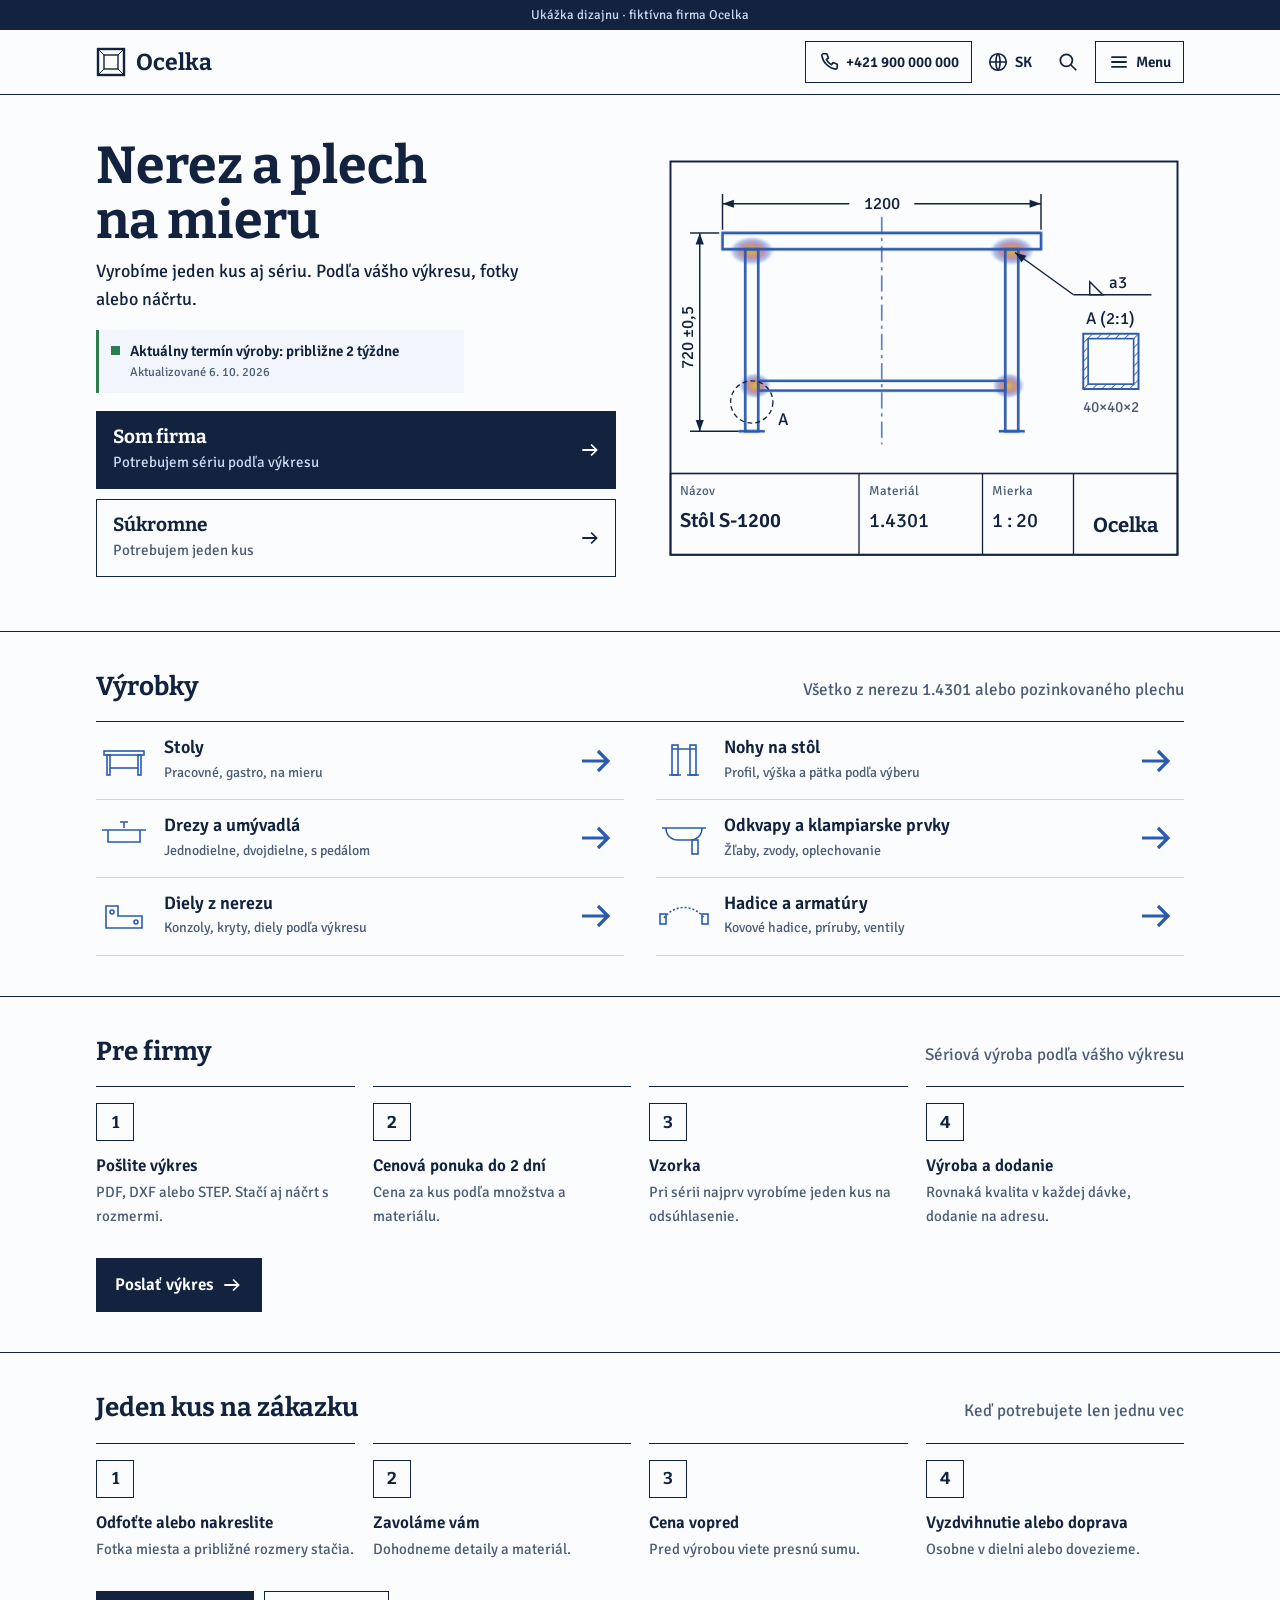
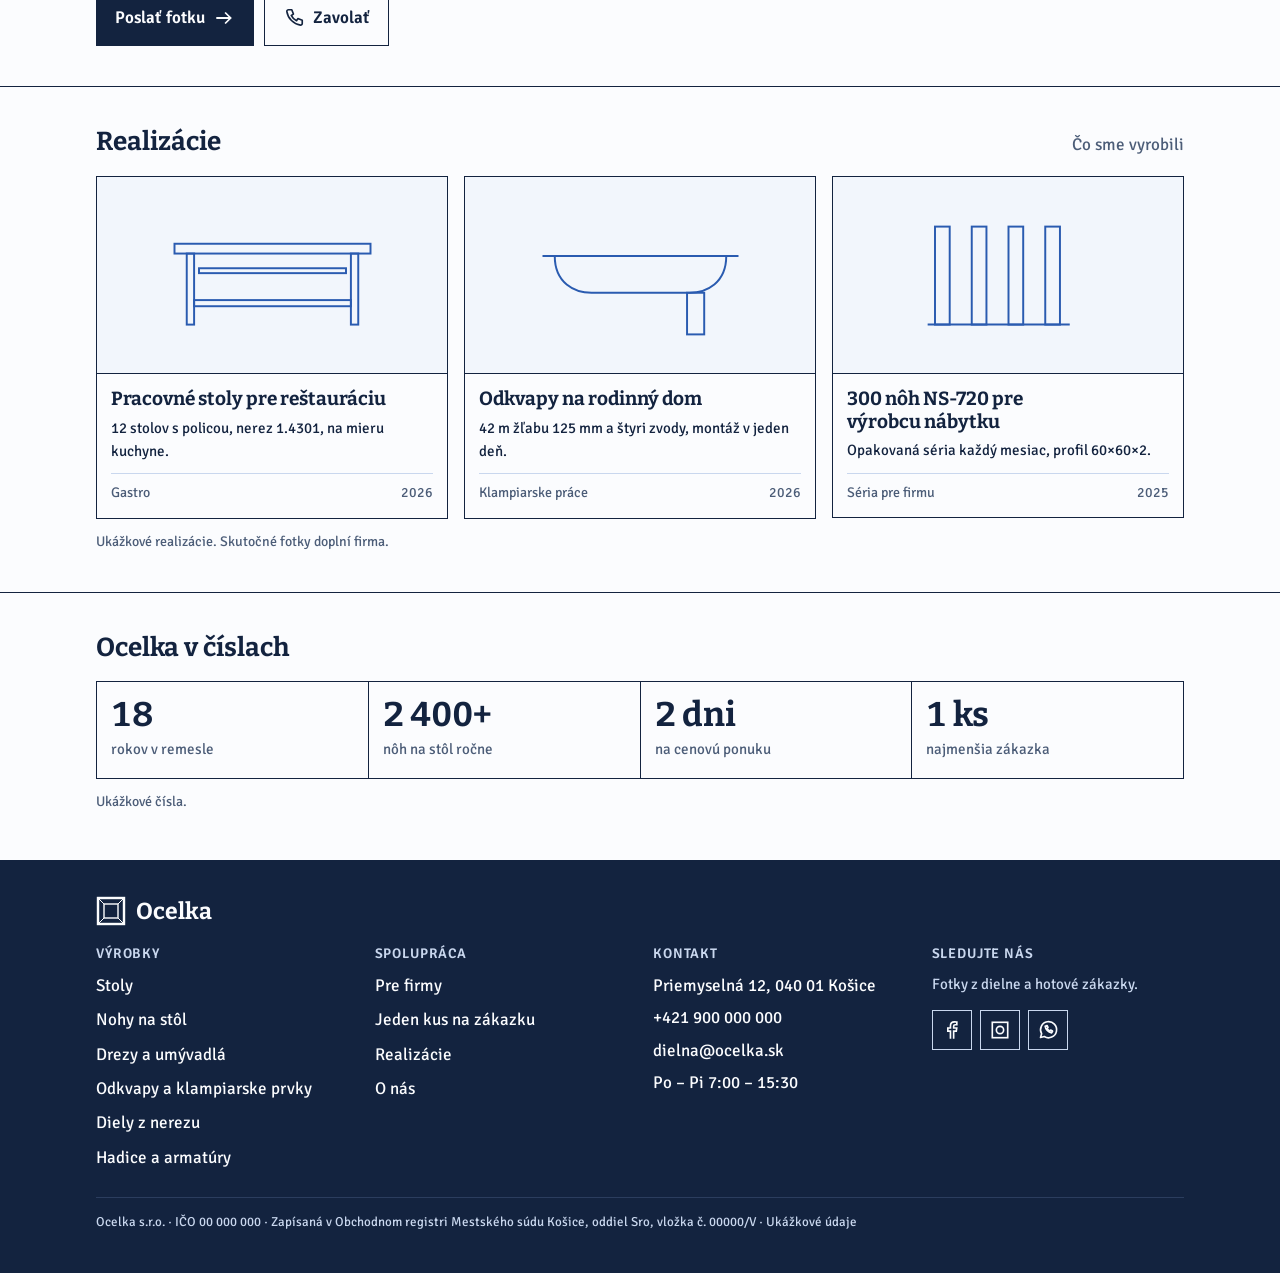
==== index.html @ 401f4cf8 "Rename index (1).html to index.html" ====
<!doctype html>
<html lang="sk">
<head>
<meta charset="utf-8">
<meta name="viewport" content="width=device-width, initial-scale=1, viewport-fit=cover">
<style>[hidden]{display:none!important}</style>
<title>Ocelka</title>
<link rel="preconnect" href="https://fonts.googleapis.com">
<link rel="preconnect" href="https://fonts.gstatic.com" crossorigin>
<link rel="stylesheet" href="https://fonts.googleapis.com/css2?family=Bitter:wght@600;700&family=Signika:wght@400;600&display=swap">
<style>
/* Layout: mobile-first сторінка виробника як аркуш креслення — сині лінії на білому, прямі кути, побіжалість лише біля швів; на широкому екрані дві колонки */
:root {
  --paper: #fbfcfe;
  --sheet: #f2f6fc;
  --ink: #13233f;
  --line: #2a5bb0;
  --faint: #c9d7ee;
  --muted: #4c5d78;
  --ok: #2e7d4f;
  --f-head: "Bitter", Georgia, serif;
  --f-body: "Signika", system-ui, sans-serif;
  --tbh: 64px;
  color-scheme: light;
}
* { box-sizing: border-box; }
html { scroll-padding-top: calc(var(--tbh) + 12px); }
body { margin: 0; background: var(--paper); color: var(--ink); font: 17px/1.55 var(--f-body); padding-bottom: 64px; }
a { color: inherit; text-decoration: none; }
button { font: inherit; color: inherit; }
:focus-visible { outline: 2px solid var(--line); outline-offset: 2px; }
.icon { width: 22px; height: 22px; flex: none; }
.wrap { max-width: 1120px; margin-inline: auto; padding-inline: 16px; }
h1, h2, h3 { font-family: var(--f-head); font-weight: 700; text-wrap: balance; margin: 0; }
h2 { font-size: 26px; line-height: 1.15; }
.sec { padding-block: 40px; border-top: 1px solid var(--ink); }
.sec-head { display: flex; justify-content: space-between; align-items: baseline; gap: 12px; margin-bottom: 18px; flex-wrap: wrap; }
.sec-head p { margin: 0; color: var(--muted); }
.demo { background: var(--ink); color: var(--faint); font-size: 13px; text-align: center; padding: 5px 16px; }

/* Шапка */
.top { position: sticky; top: env(safe-area-inset-top, 0px); z-index: 20; background: var(--paper); border-bottom: 1px solid var(--ink); }
.top .wrap { height: var(--tbh); display: flex; align-items: center; gap: 6px; }
.brand { display: flex; align-items: center; gap: 10px; margin-right: auto; font: 700 23px/1 var(--f-head); }
.brand svg { width: 30px; height: 30px; }
.tb { display: inline-flex; align-items: center; gap: 6px; height: 42px; min-width: 42px; justify-content: center; padding: 0 8px; background: none; border: 1px solid transparent; cursor: pointer; }
.tb:hover { border-color: var(--faint); }
.tb .lbl { font-size: 15px; font-weight: 600; }
.tb.menu-btn { border-color: var(--ink); padding: 0 12px; }
.tb.call-top { display: none; }
.lang { position: relative; }
.lang-list { position: absolute; right: 0; top: 46px; background: var(--paper); border: 1px solid var(--ink); list-style: none; margin: 0; padding: 4px 0; min-width: 160px; }
.lang-list button { all: unset; display: flex; justify-content: space-between; gap: 12px; width: 100%; box-sizing: border-box; padding: 8px 14px; cursor: pointer; }
.lang-list button:hover, .lang-list button:focus-visible { background: var(--sheet); }
.lang-list .cur { font-weight: 600; }
.lang-list small { color: var(--muted); }

/* Повноекранне меню */
.overlay { position: fixed; inset: 0; z-index: 30; background: var(--paper); overflow-y: auto; }
.overlay[hidden] { display: none; }
.ov-top { position: sticky; top: 0; background: var(--paper); border-bottom: 1px solid var(--ink); }
.ov-top .wrap { height: var(--tbh); display: flex; align-items: center; justify-content: space-between; }
.close { display: inline-flex; gap: 8px; align-items: center; height: 42px; padding: 0 14px; background: var(--ink); color: var(--paper); border: 0; cursor: pointer; font-weight: 600; }
.acc { list-style: none; margin: 0; padding: 8px 0 40px; }
.acc > li { border-bottom: 1px solid var(--ink); }
.acc-btn, .acc-link { all: unset; box-sizing: border-box; width: 100%; display: flex; justify-content: space-between; align-items: center; padding: 18px 2px; font: 700 21px/1.2 var(--f-head); cursor: pointer; }
.acc-btn .pm { font: 400 28px/1 var(--f-body); width: 24px; text-align: center; }
.acc-sub { list-style: none; margin: 0; padding: 0 0 14px 16px; }
.acc-sub[hidden] { display: none; }
.acc-sub a { display: flex; justify-content: space-between; padding: 10px 2px; border-top: 1px solid var(--faint); }
.acc-sub a span { color: var(--line); }

/* Пошук */
.search-box { padding-block: 16px 8px; }
.search-box label { display: block; font: 700 21px/1.2 var(--f-head); margin-bottom: 10px; }
.search-box input { width: 100%; font: 18px var(--f-body); padding: 14px; border: 1px solid var(--ink); background: #fff; color: var(--ink); border-radius: 0; }
.results { list-style: none; margin: 8px 0 40px; padding: 0; }
.results li a { display: grid; grid-template-columns: minmax(0,1fr) auto; gap: 2px 12px; padding: 12px 2px; border-bottom: 1px solid var(--faint); }
.results .cat { grid-column: 1 / -1; font-size: 14px; color: var(--muted); }
.results .dim { font-variant-numeric: tabular-nums; color: var(--line); font-weight: 600; }
.results .empty { padding: 14px 2px; color: var(--muted); }

/* Перший екран */
.hero { padding-block: 22px 34px; display: grid; gap: 22px; }
.draw { width: 100%; height: auto; display: block; max-width: 520px; }
.draw .s { stroke-dasharray: 900; stroke-dashoffset: 900; animation: drawin 1.6s ease-out forwards; }
.draw .d { opacity: 0; animation: fade .6s ease-out 1.2s forwards; }
@keyframes drawin { to { stroke-dashoffset: 0; } }
@keyframes fade { to { opacity: 1; } }
.hero h1 { font-size: clamp(31px, 7vw, 52px); line-height: 1.05; }
.hero .lead { margin: 10px 0 0; font-size: 18px; max-width: 46ch; }
.lt { display: flex; gap: 10px; align-items: baseline; margin: 16px 0 0; padding: 10px 12px; border-left: 3px solid var(--ok); background: var(--sheet); font-size: 15px; max-width: 46ch; }
.lt b { font-weight: 600; }
.lt small { color: var(--muted); display: block; }
.dot { width: 9px; height: 9px; background: var(--ok); flex: none; transform: translateY(-1px); }
.entries { display: grid; gap: 10px; margin-top: 18px; max-width: 520px; }
.e { display: grid; gap: 2px; padding: 14px 44px 14px 16px; border: 1px solid var(--ink); position: relative; background: var(--paper); }
.e b { font: 700 19px/1.2 var(--f-head); }
.e span { font-size: 15px; color: var(--muted); }
.e .arr { position: absolute; right: 14px; top: 50%; transform: translateY(-50%); }
.e1 { background: var(--ink); color: var(--paper); }
.e1 span { color: var(--faint); }
.e:hover { border-color: var(--line); }

/* Каталог */
.cats { list-style: none; margin: 0; padding: 0; display: grid; border-top: 1px solid var(--ink); }
.cats a { display: grid; grid-template-columns: 52px minmax(0,1fr) auto; gap: 14px; align-items: center; padding: 14px 2px; border-bottom: 1px solid var(--faint); }
.cats a:hover b { color: var(--line); }
.cats svg { width: 52px; height: 40px; }
.cats b { font: 600 18px/1.25 var(--f-body); display: block; }
.cats small { color: var(--muted); font-size: 14px; }
.cats .arr { color: var(--line); }

/* Кроки */
.steps { list-style: none; margin: 0; padding: 0; display: grid; gap: 0; counter-reset: st; }
.steps li { counter-increment: st; display: grid; grid-template-columns: 44px minmax(0,1fr); gap: 12px; padding: 14px 0; border-top: 1px solid var(--faint); }
.steps li::before { content: counter(st); width: 36px; height: 36px; border: 1px solid var(--ink); display: grid; place-items: center; font: 700 17px var(--f-head); }
.steps b { display: block; font-weight: 600; }
.steps p { margin: 2px 0 0; color: var(--muted); font-size: 15px; }
.cta-line { margin-top: 16px; display: flex; gap: 10px; flex-wrap: wrap; }
.btn { display: inline-flex; align-items: center; gap: 8px; padding: 13px 18px; border: 1px solid var(--ink); font-weight: 600; }
.btn.dark { background: var(--ink); color: var(--paper); }

/* Realizácie */
.real { list-style: none; margin: 0; padding: 0; display: grid; gap: 16px; }
.real article { border: 1px solid var(--ink); display: grid; }
.real .pic { background: var(--sheet); border-bottom: 1px solid var(--ink); aspect-ratio: 16 / 9; max-width: 100%; display: grid; place-items: center; }
.real .pic svg { width: 70%; height: auto; }
.real .body { padding: 14px; display: grid; gap: 6px; }
.real .meta { display: flex; justify-content: space-between; gap: 10px; font-size: 14px; color: var(--muted); border-top: 1px solid var(--faint); padding-top: 8px; margin-top: 4px; }
.real h3 { font-size: 19px; line-height: 1.2; }
.real p { margin: 0; font-size: 15px; }
.note { font-size: 14px; color: var(--muted); margin: 12px 0 0; }

/* Цифри */
.nums { display: grid; grid-template-columns: repeat(2, minmax(0,1fr)); border-top: 1px solid var(--ink); border-left: 1px solid var(--ink); }
.nums div { border-right: 1px solid var(--ink); border-bottom: 1px solid var(--ink); padding: 16px 14px; min-width: 0; }
.nums b { display: block; font: 700 34px/1 var(--f-head); font-variant-numeric: tabular-nums; }
.nums span { display: block; margin-top: 6px; font-size: 15px; color: var(--muted); }

/* Футер */
.foot { background: var(--ink); color: var(--paper); padding-block: 36px 28px; margin-top: 8px; }
.foot .brand { color: var(--paper); margin-bottom: 20px; }
.fcols { display: grid; gap: 26px; }
.fcols h3 { font: 600 14px/1.2 var(--f-body); letter-spacing: .06em; text-transform: uppercase; color: var(--faint); margin-bottom: 10px; }
.fcols ul { list-style: none; margin: 0; padding: 0; display: grid; gap: 8px; }
.fcols a:hover { text-decoration: underline; }
.fcols address { font-style: normal; display: grid; gap: 6px; }
.soc { display: flex; gap: 8px; margin-top: 14px; }
.soc a { width: 40px; height: 40px; border: 1px solid var(--faint); display: grid; place-items: center; }
.legal { margin-top: 26px; padding-top: 14px; border-top: 1px solid #2b3d5e; font-size: 13px; color: var(--faint); }

/* Нижня панель (телефон) */
.dock { position: fixed; left: 0; right: 0; bottom: 0; z-index: 15; display: grid; grid-template-columns: 1fr 1fr; border-top: 1px solid var(--ink); background: var(--paper); padding-bottom: env(safe-area-inset-bottom, 0px); }
.dock a { display: flex; gap: 8px; align-items: center; justify-content: center; padding: 15px; font-weight: 600; }
.dock .d1 { background: var(--ink); color: var(--paper); }

@media (min-width: 860px) {
  body { padding-bottom: 0; }
  .dock { display: none; }
  .tb.call-top { display: inline-flex; border-color: var(--ink); padding: 0 12px; }
  .hero { grid-template-columns: minmax(0, 1fr) minmax(0, 1fr); align-items: center; padding-block: 44px 54px; }
  .hero .draw { order: 2; justify-self: end; }
  .cats { grid-template-columns: 1fr 1fr; column-gap: 32px; }
  .steps { grid-template-columns: repeat(4, minmax(0,1fr)); gap: 18px; }
  .steps li { grid-template-columns: 1fr; border-top: 1px solid var(--ink); padding-top: 16px; }
  .real { grid-template-columns: repeat(3, minmax(0,1fr)); }
  .nums { grid-template-columns: repeat(4, minmax(0,1fr)); }
  .fcols { grid-template-columns: repeat(4, minmax(0,1fr)); }
}
@media (prefers-reduced-motion: reduce) { .draw .s { animation: none; stroke-dashoffset: 0; } .draw .d { animation: none; opacity: 1; } }
</style>
</head>
<body>

<svg width="0" height="0" style="position:absolute" aria-hidden="true">
  <defs>
    <symbol id="i-phone" viewBox="0 0 20 20"><path fill="none" stroke="currentColor" stroke-width="1.5" stroke-linejoin="round" d="M5 2.5h3l1.5 4-2 1.2a10 10 0 0 0 4.8 4.8l1.2-2 4 1.5v3a1.5 1.5 0 0 1-1.6 1.5A15 15 0 0 1 3.5 4.1 1.5 1.5 0 0 1 5 2.5z"/></symbol>
    <symbol id="i-globe" viewBox="0 0 20 20"><g fill="none" stroke="currentColor" stroke-width="1.5"><circle cx="10" cy="10" r="7.5"/><path d="M2.5 10h15M10 2.5c2.5 2.6 2.5 12.4 0 15M10 2.5c-2.5 2.6-2.5 12.4 0 15"/></g></symbol>
    <symbol id="i-search" viewBox="0 0 20 20"><g fill="none" stroke="currentColor" stroke-width="1.6"><circle cx="8.5" cy="8.5" r="5.5"/><path d="M12.5 12.5l5 5"/></g></symbol>
    <symbol id="i-menu" viewBox="0 0 20 20"><path fill="none" stroke="currentColor" stroke-width="1.6" d="M3 5.5h14M3 10h14M3 14.5h14"/></symbol>
    <symbol id="i-close" viewBox="0 0 20 20"><path fill="none" stroke="currentColor" stroke-width="1.8" d="M4.5 4.5l11 11M15.5 4.5l-11 11"/></symbol>
    <symbol id="i-arr" viewBox="0 0 20 20"><path fill="none" stroke="currentColor" stroke-width="1.6" d="M3 10h13M11 5l5 5-5 5"/></symbol>
    <symbol id="i-wa" viewBox="0 0 20 20"><g fill="none" stroke="currentColor" stroke-width="1.5" stroke-linejoin="round"><path d="M3.2 16.8l1-3.4A7.3 7.3 0 1 1 6.6 15.9z"/><path d="M7.4 6.6c.3 2.8 2.8 5.5 5.9 6l.9-1.6-1.8-.9-.8.8a4.6 4.6 0 0 1-2.4-2.4l.8-.8-.9-1.8z"/></g></symbol>
    <symbol id="mark" viewBox="0 0 30 30"><g fill="none" stroke="currentColor"><rect x="2" y="2" width="26" height="26" stroke-width="2.4"/><rect x="8" y="8" width="14" height="14" stroke-width="1.4"/><path d="M2 2l6 6M28 2l-6 6M2 28l6-6M28 28l-6-6" stroke-width="1"/></g></symbol>
  </defs>
</svg>

<div class="demo">Ukážka dizajnu · fiktívna firma Ocelka</div>

<header class="top">
  <div class="wrap">
    <a class="brand" href="#top" aria-label="Ocelka, domov"><svg aria-hidden="true"><use href="#mark"/></svg>Ocelka</a>
    <a class="tb call-top" href="#kontakt"><svg class="icon" aria-hidden="true"><use href="#i-phone"/></svg><span class="lbl">+421 900 000 000</span></a>
    <div class="lang">
      <button class="tb" id="lang-btn" type="button" aria-expanded="false" aria-controls="lang-list" aria-label="Jazyk: slovenčina"><svg class="icon" aria-hidden="true"><use href="#i-globe"/></svg><span class="lbl">SK</span></button>
      <ul class="lang-list" id="lang-list" hidden>
        <li><button type="button" class="cur">Slovenčina <small>SK</small></button></li>
        <li><button type="button">Čeština <small>CZ</small></button></li>
        <li><button type="button">Deutsch <small>DE</small></button></li>
        <li><button type="button">English <small>EN</small></button></li>
      </ul>
    </div>
    <button class="tb" id="search-btn" type="button" aria-label="Hľadať"><svg class="icon" aria-hidden="true"><use href="#i-search"/></svg></button>
    <button class="tb menu-btn" id="menu-btn" type="button" aria-expanded="false" aria-controls="menu"><svg class="icon" aria-hidden="true"><use href="#i-menu"/></svg><span class="lbl">Menu</span></button>
  </div>
</header>

<!-- Меню -->
<div class="overlay" id="menu" hidden role="dialog" aria-modal="true" aria-label="Menu">
  <div class="ov-top"><div class="wrap">
    <span class="brand"><svg aria-hidden="true"><use href="#mark"/></svg>Ocelka</span>
    <button class="close" type="button" data-close><svg class="icon" aria-hidden="true"><use href="#i-close"/></svg>Zavrieť</button>
  </div></div>
  <div class="wrap">
    <ul class="acc" id="acc"></ul>
  </div>
</div>

<!-- Пошук -->
<div class="overlay" id="search" hidden role="dialog" aria-modal="true" aria-label="Hľadať">
  <div class="ov-top"><div class="wrap">
    <span class="brand"><svg aria-hidden="true"><use href="#mark"/></svg>Ocelka</span>
    <button class="close" type="button" data-close><svg class="icon" aria-hidden="true"><use href="#i-close"/></svg>Zavrieť</button>
  </div></div>
  <div class="wrap">
    <div class="search-box">
      <label for="q">Čo hľadáte?</label>
      <input id="q" type="search" placeholder="napr. noha 720, drez, DN25" autocomplete="off">
    </div>
    <ul class="results" id="results" aria-live="polite"></ul>
  </div>
</div>

<main id="top">
  <section class="wrap hero">
    <svg class="draw" viewBox="0 0 320 250" role="img" aria-label="Výkres stola S-1200 s rozmermi 1200 × 720 mm">
      <defs>
        <radialGradient id="tint">
          <stop offset="0" stop-color="#d8b04a" stop-opacity=".9"/>
          <stop offset=".3" stop-color="#c07a2c" stop-opacity=".75"/>
          <stop offset=".55" stop-color="#8a3f86" stop-opacity=".55"/>
          <stop offset=".78" stop-color="#2f5fb3" stop-opacity=".35"/>
          <stop offset="1" stop-color="#7fb2e5" stop-opacity="0"/>
        </radialGradient>
        <pattern id="hatch" width="4" height="4" patternUnits="userSpaceOnUse" patternTransform="rotate(45)">
          <line x1="0" y1="0" x2="0" y2="4" stroke="#2a5bb0" stroke-width="1"/>
        </pattern>
      </defs>
      <!-- рамка аркуша -->
      <rect x="4" y="4" width="312" height="242" fill="none" stroke="#13233f" stroke-width="1.2"/>
      <!-- побіжалість біля зварних швів -->
      <g class="d" opacity=".7">
        <ellipse cx="54" cy="59" rx="14" ry="9" fill="url(#tint)"/><ellipse cx="214" cy="59" rx="14" ry="9" fill="url(#tint)"/>
        <ellipse cx="56" cy="142" rx="10" ry="8" fill="url(#tint)"/><ellipse cx="212" cy="142" rx="10" ry="8" fill="url(#tint)"/>
      </g>
      <!-- стіл -->
      <g fill="none" stroke="#2a5bb0" stroke-width="1.6">
        <rect class="s" x="36" y="48" width="196" height="10"/>
        <rect class="s" x="50" y="58" width="8" height="112"/>
        <rect class="s" x="210" y="58" width="8" height="112"/>
        <rect class="s" x="58" y="139" width="152" height="6"/>
        <line class="s" x1="46" y1="170" x2="62" y2="170"/><line class="s" x1="206" y1="170" x2="222" y2="170"/>
      </g>
      <!-- осьова лінія -->
      <line x1="134" y1="38" x2="134" y2="178" stroke="#2a5bb0" stroke-width=".8" stroke-dasharray="10 3 2 3"/>
      <!-- розміри -->
      <g class="d" stroke="#13233f" stroke-width=".9" fill="#13233f" font-family="Signika, sans-serif" font-size="10.5">
        <line x1="36" y1="30" x2="232" y2="30"/><line x1="36" y1="24" x2="36" y2="46"/><line x1="232" y1="24" x2="232" y2="46"/>
        <polygon points="36,30 43,27.5 43,32.5" stroke="none"/><polygon points="232,30 225,27.5 225,32.5" stroke="none"/>
        <rect x="114" y="23" width="40" height="13" fill="#fbfcfe" stroke="none"/><text x="134" y="33" text-anchor="middle" stroke="none">1200</text>
        <line x1="22" y1="48" x2="22" y2="170"/><line x1="16" y1="48" x2="34" y2="48"/><line x1="16" y1="170" x2="46" y2="170"/>
        <polygon points="22,48 19.5,55 24.5,55" stroke="none"/><polygon points="22,170 19.5,163 24.5,163" stroke="none"/>
        <text x="18" y="112" text-anchor="middle" transform="rotate(-90 18 112)" stroke="none">720 ±0,5</text>
      </g>
      <!-- символ кутового зварного шва -->
      <g class="d" stroke="#13233f" stroke-width=".9" fill="none" font-family="Signika, sans-serif" font-size="10.5">
        <line x1="216" y1="60" x2="252" y2="86"/><polygon points="216,60 223,62 220,66" fill="#13233f" stroke="none"/>
        <line x1="252" y1="86" x2="300" y2="86"/>
        <polygon points="262,86 262,78 270,86" fill="none"/>
        <text x="274" y="82" fill="#13233f" stroke="none">a3</text>
      </g>
      <!-- вид A: переріз профілю -->
      <g class="d">
        <circle cx="54" cy="152" r="13" fill="none" stroke="#13233f" stroke-width=".8" stroke-dasharray="3 2"/>
        <text x="70" y="166" font-family="Signika, sans-serif" font-size="10.5" fill="#13233f">A</text>
        <rect x="258" y="110" width="34" height="34" fill="url(#hatch)" stroke="#2a5bb0" stroke-width="1.2"/>
        <rect x="261" y="113" width="28" height="28" fill="#fbfcfe" stroke="#2a5bb0" stroke-width="1"/>
        <text x="275" y="104" text-anchor="middle" font-family="Signika, sans-serif" font-size="10.5" fill="#13233f">A (2:1)</text>
        <text x="275" y="158" text-anchor="middle" font-family="Signika, sans-serif" font-size="9.5" fill="#4c5d78">40×40×2</text>
      </g>
      <!-- штамп -->
      <g class="d" font-family="Signika, sans-serif" fill="#13233f">
        <rect x="4" y="196" width="312" height="50" fill="none" stroke="#13233f" stroke-width="1"/>
        <line x1="120" y1="196" x2="120" y2="246" stroke="#13233f" stroke-width=".8"/>
        <line x1="196" y1="196" x2="196" y2="246" stroke="#13233f" stroke-width=".8"/>
        <line x1="252" y1="196" x2="252" y2="246" stroke="#13233f" stroke-width=".8"/>
        <text x="10" y="209" font-size="8" fill="#4c5d78">Názov</text><text x="10" y="229" font-size="12.5" font-weight="600">Stôl S-1200</text>
        <text x="126" y="209" font-size="8" fill="#4c5d78">Materiál</text><text x="126" y="229" font-size="12.5">1.4301</text>
        <text x="202" y="209" font-size="8" fill="#4c5d78">Mierka</text><text x="202" y="229" font-size="12.5">1 : 20</text>
        <text x="284" y="232" font-size="12.5" font-family="Bitter, serif" font-weight="700" text-anchor="middle">Ocelka</text>
      </g>
    </svg>
    <div>
      <h1>Nerez a plech na mieru</h1>
      <p class="lead">Vyrobíme jeden kus aj sériu. Podľa vášho výkresu, fotky alebo náčrtu.</p>
      <p class="lt"><span class="dot" aria-hidden="true"></span><span><b>Aktuálny termín výroby: približne 2 týždne</b><small>Aktualizované 6. 10. 2026</small></span></p>
      <div class="entries">
        <a class="e e1" href="#firmy"><b>Som firma</b><span>Potrebujem sériu podľa výkresu</span><svg class="icon arr" aria-hidden="true"><use href="#i-arr"/></svg></a>
        <a class="e" href="#zakazka"><b>Súkromne</b><span>Potrebujem jeden kus</span><svg class="icon arr" aria-hidden="true"><use href="#i-arr"/></svg></a>
      </div>
    </div>
  </section>

  <section class="sec" id="vyrobky"><div class="wrap">
    <div class="sec-head"><h2>Výrobky</h2><p>Všetko z nerezu 1.4301 alebo pozinkovaného plechu</p></div>
    <ul class="cats" id="cats"></ul>
  </div></section>

  <section class="sec" id="firmy"><div class="wrap">
    <div class="sec-head"><h2>Pre firmy</h2><p>Sériová výroba podľa vášho výkresu</p></div>
    <ol class="steps">
      <li><div><b>Pošlite výkres</b><p>PDF, DXF alebo STEP. Stačí aj náčrt s rozmermi.</p></div></li>
      <li><div><b>Cenová ponuka do 2 dní</b><p>Cena za kus podľa množstva a materiálu.</p></div></li>
      <li><div><b>Vzorka</b><p>Pri sérii najprv vyrobíme jeden kus na odsúhlasenie.</p></div></li>
      <li><div><b>Výroba a dodanie</b><p>Rovnaká kvalita v každej dávke, dodanie na adresu.</p></div></li>
    </ol>
    <div class="cta-line"><a class="btn dark" href="#kontakt">Poslať výkres <svg class="icon" aria-hidden="true"><use href="#i-arr"/></svg></a></div>
  </div></section>

  <section class="sec" id="zakazka"><div class="wrap">
    <div class="sec-head"><h2>Jeden kus na zákazku</h2><p>Keď potrebujete len jednu vec</p></div>
    <ol class="steps">
      <li><div><b>Odfoťte alebo nakreslite</b><p>Fotka miesta a približné rozmery stačia.</p></div></li>
      <li><div><b>Zavoláme vám</b><p>Dohodneme detaily a materiál.</p></div></li>
      <li><div><b>Cena vopred</b><p>Pred výrobou viete presnú sumu.</p></div></li>
      <li><div><b>Vyzdvihnutie alebo doprava</b><p>Osobne v dielni alebo dovezieme.</p></div></li>
    </ol>
    <div class="cta-line"><a class="btn dark" href="#kontakt">Poslať fotku <svg class="icon" aria-hidden="true"><use href="#i-arr"/></svg></a><a class="btn" href="#kontakt"><svg class="icon" aria-hidden="true"><use href="#i-phone"/></svg>Zavolať</a></div>
  </div></section>

  <section class="sec" id="realizacie"><div class="wrap">
    <div class="sec-head"><h2>Realizácie</h2><p>Čo sme vyrobili</p></div>
    <ul class="real">
      <li><article>
        <div class="pic"><svg viewBox="0 0 200 110" aria-hidden="true"><g fill="none" stroke="#2a5bb0" stroke-width="1.6"><rect x="20" y="30" width="160" height="8"/><rect x="30" y="38" width="6" height="58"/><rect x="164" y="38" width="6" height="58"/><rect x="36" y="76" width="128" height="5"/><rect x="40" y="50" width="120" height="4"/></g></svg></div>
        <div class="body"><h3>Pracovné stoly pre reštauráciu</h3><p>12 stolov s policou, nerez 1.4301, na mieru kuchyne.</p><div class="meta"><span>Gastro</span><span>2026</span></div></div>
      </article></li>
      <li><article>
        <div class="pic"><svg viewBox="0 0 200 110" aria-hidden="true"><g fill="none" stroke="#2a5bb0" stroke-width="1.6"><path d="M20 40h160"/><path d="M30 40c0 22 16 30 30 30h80c14 0 30-8 30-30"/><rect x="138" y="70" width="14" height="34"/></g></svg></div>
        <div class="body"><h3>Odkvapy na rodinný dom</h3><p>42 m žľabu 125 mm a štyri zvody, montáž v jeden deň.</p><div class="meta"><span>Klampiarske práce</span><span>2026</span></div></div>
      </article></li>
      <li><article>
        <div class="pic"><svg viewBox="0 0 200 110" aria-hidden="true"><g fill="none" stroke="#2a5bb0" stroke-width="1.6"><rect x="40" y="16" width="12" height="80"/><rect x="70" y="16" width="12" height="80"/><rect x="100" y="16" width="12" height="80"/><rect x="130" y="16" width="12" height="80"/><path d="M34 96h116"/></g></svg></div>
        <div class="body"><h3>300 nôh NS-720 pre výrobcu nábytku</h3><p>Opakovaná séria každý mesiac, profil 60×60×2.</p><div class="meta"><span>Séria pre firmu</span><span>2025</span></div></div>
      </article></li>
    </ul>
    <p class="note">Ukážkové realizácie. Skutočné fotky doplní firma.</p>
  </div></section>

  <section class="sec" id="cisla"><div class="wrap">
    <div class="sec-head"><h2>Ocelka v číslach</h2></div>
    <div class="nums">
      <div><b>18</b><span>rokov v remesle</span></div>
      <div><b>2 400+</b><span>nôh na stôl ročne</span></div>
      <div><b>2 dni</b><span>na cenovú ponuku</span></div>
      <div><b>1 ks</b><span>najmenšia zákazka</span></div>
    </div>
    <p class="note">Ukážkové čísla.</p>
  </div></section>
</main>

<footer class="foot" id="kontakt">
  <div class="wrap">
    <span class="brand"><svg aria-hidden="true"><use href="#mark"/></svg>Ocelka</span>
    <div class="fcols">
      <div><h3>Výrobky</h3><ul id="foot-cats"></ul></div>
      <div><h3>Spolupráca</h3><ul><li><a href="#firmy">Pre firmy</a></li><li><a href="#zakazka">Jeden kus na zákazku</a></li><li><a href="#realizacie">Realizácie</a></li><li><a href="#cisla">O nás</a></li></ul></div>
      <div><h3>Kontakt</h3><address><span>Priemyselná 12, 040 01 Košice</span><span>+421 900 000 000</span><span>dielna@ocelka.sk</span><span>Po – Pi 7:00 – 15:30</span></address></div>
      <div><h3>Sledujte nás</h3><p style="margin:0;color:var(--faint);font-size:15px">Fotky z dielne a hotové zákazky.</p>
        <div class="soc">
          <a href="#kontakt" aria-label="Facebook"><svg class="icon" viewBox="0 0 20 20" aria-hidden="true"><path fill="none" stroke="currentColor" stroke-width="1.5" d="M11.5 18v-7h2.4l.4-2.8h-2.8V6.6c0-.8.3-1.4 1.4-1.4h1.5V2.7a19 19 0 0 0-2.2-.1c-2.2 0-3.6 1.3-3.6 3.7v1.9H6.2V11h2.4v7"/></svg></a>
          <a href="#kontakt" aria-label="Instagram"><svg class="icon" viewBox="0 0 20 20" aria-hidden="true"><g fill="none" stroke="currentColor" stroke-width="1.5"><rect x="3" y="3" width="14" height="14"/><circle cx="10" cy="10" r="3.3"/><path d="M14 6h.01"/></g></svg></a>
          <a href="#kontakt" aria-label="WhatsApp"><svg class="icon" aria-hidden="true"><use href="#i-wa"/></svg></a>
        </div>
      </div>
    </div>
    <p class="legal">Ocelka s.r.o. · IČO 00 000 000 · Zapísaná v Obchodnom registri Mestského súdu Košice, oddiel Sro, vložka č. 00000/V · Ukážkové údaje</p>
  </div>
</footer>

<nav class="dock" aria-label="Rýchly kontakt">
  <a class="d1" href="#kontakt"><svg class="icon" aria-hidden="true"><use href="#i-phone"/></svg>Zavolať</a>
  <a href="#kontakt"><svg class="icon" aria-hidden="true"><use href="#i-wa"/></svg>WhatsApp</a>
</nav>

<script>
const CATS = [
  { id:"stoly", name:"Stoly", sub:"Pracovné, gastro, na mieru", icon:'<rect x="6" y="10" width="40" height="4"/><rect x="9" y="14" width="3" height="20"/><rect x="40" y="14" width="3" height="20"/><path d="M12 27h28"/>' },
  { id:"nohy", name:"Nohy na stôl", sub:"Profil, výška a pätka podľa výberu", icon:'<rect x="14" y="4" width="6" height="30"/><rect x="32" y="4" width="6" height="30"/><path d="M11 34h12M29 34h12M14 8h24"/>' },
  { id:"drezy", name:"Drezy a umývadlá", sub:"Jednodielne, dvojdielne, s pedálom", icon:'<path d="M4 12h44"/><path d="M10 12v12h32V12"/><path d="M26 4v6M22 4h8"/>' },
  { id:"odkvapy", name:"Odkvapy a klampiarske prvky", sub:"Žľaby, zvody, oplechovanie", icon:'<path d="M4 10h44"/><path d="M8 10c0 8 6 12 12 12h12c6 0 12-4 12-12"/><rect x="34" y="22" width="6" height="14"/>' },
  { id:"diely", name:"Diely z nerezu", sub:"Konzoly, kryty, diely podľa výkresu", icon:'<path d="M8 32V10h12v10h24v12z"/><circle cx="14" cy="16" r="2"/><circle cx="38" cy="26" r="2"/>' },
  { id:"hadice", name:"Hadice a armatúry", sub:"Kovové hadice, príruby, ventily", icon:'<path d="M6 22c10-14 30-14 40 0" stroke-dasharray="2 2"/><rect x="2" y="18" width="6" height="10"/><rect x="44" y="18" width="6" height="10"/>' },
];
const ITEMS = [
  ["Stôl S-1200", "1200 × 600 × 900 mm", "stoly"], ["Stôl S-1600 s policou", "1600 × 700 × 900 mm", "stoly"], ["Gastro stôl s lemom", "na mieru", "stoly"],
  ["Noha NS-720 hranatá", "60 × 60 × 720 mm", "nohy"], ["Noha NS-720 okrúhla", "Ø 60 × 720 mm", "nohy"], ["Noha NS-1050 barová", "60 × 60 × 1050 mm", "nohy"], ["Rám stola R-1400", "1400 × 700 mm", "nohy"],
  ["Drez jednodielny", "500 × 400 × 250 mm", "drezy"], ["Drez dvojdielny", "1000 × 500 mm", "drezy"], ["Umývadlo na ruky s pedálom", "400 × 300 mm", "drezy"],
  ["Odkvapový žľab", "125 mm", "odkvapy"], ["Zvodová rúra", "Ø 100 mm", "odkvapy"], ["Oplechovanie atiky", "rš 330 mm", "odkvapy"],
  ["Konzola K-40", "40 × 40 × 3 mm", "diely"], ["Kryt podľa výkresu", "na mieru", "diely"],
  ["Kovová hadica DN25", "DN25 · PN16", "hadice"], ["Príruba DN50", "DN50 · PN16", "hadice"], ["Guľový ventil 1\"", "DN25", "hadice"],
];
const esc = s => String(s).replace(/[&<>"]/g, c => ({ "&":"&amp;", "<":"&lt;", ">":"&gt;", '"':"&quot;" }[c]));
const ico = p => `<svg viewBox="0 0 52 40" aria-hidden="true"><g fill="none" stroke="#2a5bb0" stroke-width="1.6">${p}</g></svg>`;
const arr = '<svg class="icon arr" aria-hidden="true"><use href="#i-arr"/></svg>';
const count = id => ITEMS.filter(i => i[2] === id).length;

document.getElementById("cats").innerHTML = CATS.map(c =>
  `<li><a href="#vyrobky">${ico(c.icon)}<span><b>${esc(c.name)}</b><small>${esc(c.sub)}</small></span>${arr}</a></li>`).join("");
document.getElementById("foot-cats").innerHTML = CATS.map(c => `<li><a href="#vyrobky">${esc(c.name)}</a></li>`).join("");

// Меню з розкриттям
const MENU = [
  { t:"Výrobky", sub: CATS.map(c => [c.name, "#vyrobky"]) },
  { t:"Pre firmy", sub: [["Sériová výroba", "#firmy"], ["Poslať výkres", "#kontakt"], ["Realizácie pre firmy", "#realizacie"]] },
  { t:"Jeden kus na zákazku", sub: [["Ako to funguje", "#zakazka"], ["Poslať fotku", "#kontakt"]] },
  { t:"Realizácie", href:"#realizacie" },
  { t:"O nás", href:"#cisla" },
  { t:"Kontakt", href:"#kontakt" },
];
document.getElementById("acc").innerHTML = MENU.map((m, i) => m.sub
  ? `<li><button class="acc-btn" type="button" aria-expanded="${i === 0}" aria-controls="acc-${i}">${esc(m.t)}<span class="pm" aria-hidden="true">${i === 0 ? "−" : "+"}</span></button>
     <ul class="acc-sub" id="acc-${i}" ${i === 0 ? "" : "hidden"}>${m.sub.map(s => `<li><a href="${s[1]}" data-close>${esc(s[0])}<span>›</span></a></li>`).join("")}</ul></li>`
  : `<li><a class="acc-link" href="${m.href}" data-close>${esc(m.t)}<span class="pm" aria-hidden="true">›</span></a></li>`).join("");
document.getElementById("acc").addEventListener("click", e => {
  const b = e.target.closest(".acc-btn");
  if (!b) return;
  const open = b.getAttribute("aria-expanded") === "true";
  b.setAttribute("aria-expanded", String(!open));
  b.querySelector(".pm").textContent = open ? "+" : "−";
  document.getElementById(b.getAttribute("aria-controls")).hidden = open;
});

// Відкриття і закриття оверлеїв
let lastFocus = null;
function openOv(id) {
  lastFocus = document.activeElement;
  const ov = document.getElementById(id);
  ov.hidden = false;
  document.body.style.overflow = "hidden";
  if (id === "menu") document.getElementById("menu-btn").setAttribute("aria-expanded", "true");
  (id === "search" ? document.getElementById("q") : ov.querySelector(".close")).focus();
  if (id === "search") render("");
}
function closeOv() {
  document.querySelectorAll(".overlay").forEach(o => o.hidden = true);
  document.body.style.overflow = "";
  document.getElementById("menu-btn").setAttribute("aria-expanded", "false");
  if (lastFocus) lastFocus.focus();
}
document.getElementById("menu-btn").addEventListener("click", () => openOv("menu"));
document.getElementById("search-btn").addEventListener("click", () => openOv("search"));
document.querySelectorAll(".overlay").forEach(o => o.addEventListener("click", e => { if (e.target.closest("[data-close]")) closeOv(); }));
document.addEventListener("keydown", e => {
  if (e.key === "Escape") { closeOv(); langList.hidden = true; langBtn.setAttribute("aria-expanded", "false"); }
});

// Мова
const langBtn = document.getElementById("lang-btn"), langList = document.getElementById("lang-list");
langBtn.addEventListener("click", () => {
  const open = langList.hidden;
  langList.hidden = !open;
  langBtn.setAttribute("aria-expanded", String(open));
});
document.addEventListener("click", e => { if (!e.target.closest(".lang")) { langList.hidden = true; langBtn.setAttribute("aria-expanded", "false"); } });

// Пошук без діакритики: «noha» знаходить «Noha», «zlab» — «žľab»
const norm = s => s.toLowerCase().normalize("NFD").replace(/[̀-ͯ]/g, "");
const results = document.getElementById("results");
function render(q) {
  const words = norm(q).split(/\s+/).filter(Boolean);
  const list = ITEMS.filter(it => { const hay = norm(it[0] + " " + it[1] + " " + CATS.find(c => c.id === it[2]).name); return words.every(w => hay.includes(w)); });
  results.innerHTML = list.length
    ? list.map(it => `<li><a href="#vyrobky" data-close><span class="cat">${esc(CATS.find(c => c.id === it[2]).name)}</span><span>${esc(it[0])}</span><span class="dim">${esc(it[1])}</span></a></li>`).join("")
    : `<li class="empty">Nič sme nenašli. Napíšte nám, čo potrebujete. Vyrábame aj na mieru.</li>`;
}
document.getElementById("q").addEventListener("input", e => render(e.target.value));
document.getElementById("search").addEventListener("click", e => { if (e.target.closest("#results [data-close]")) closeOv(); });
</script>

</body>
</html>
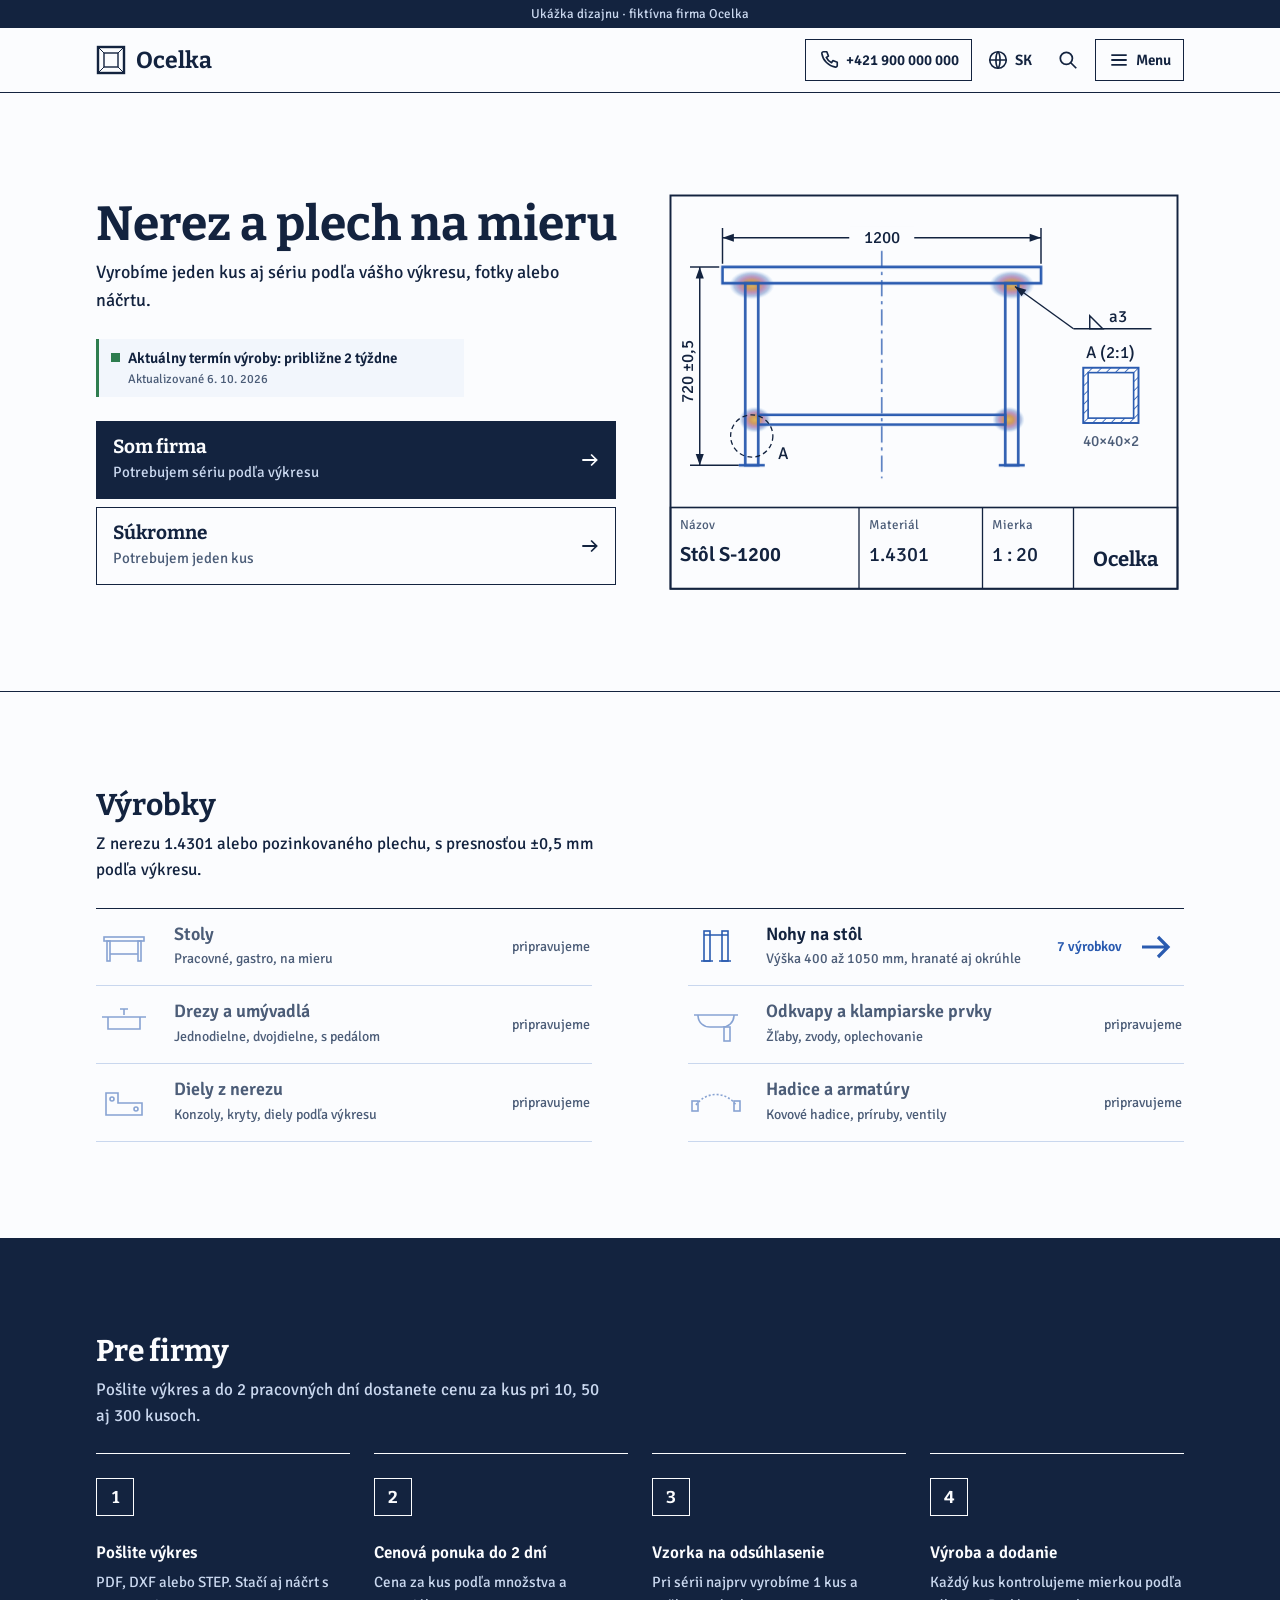
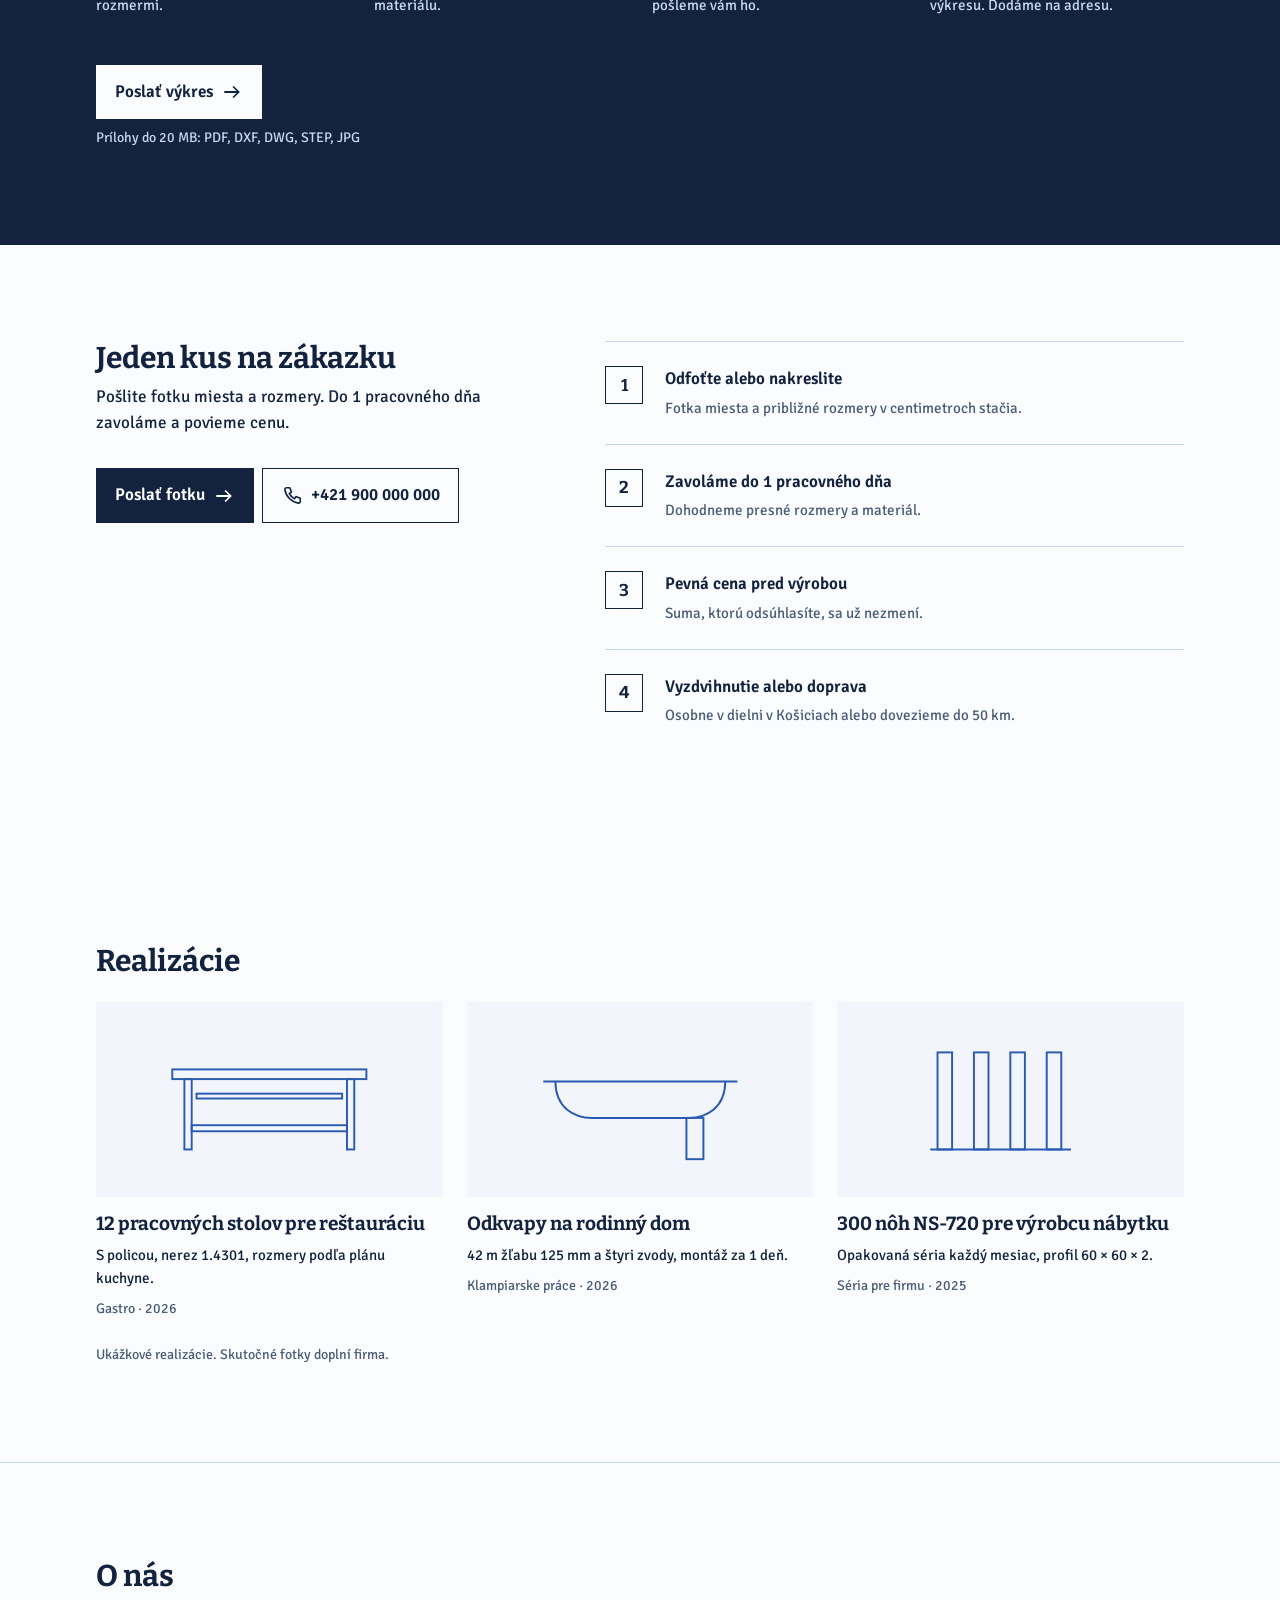
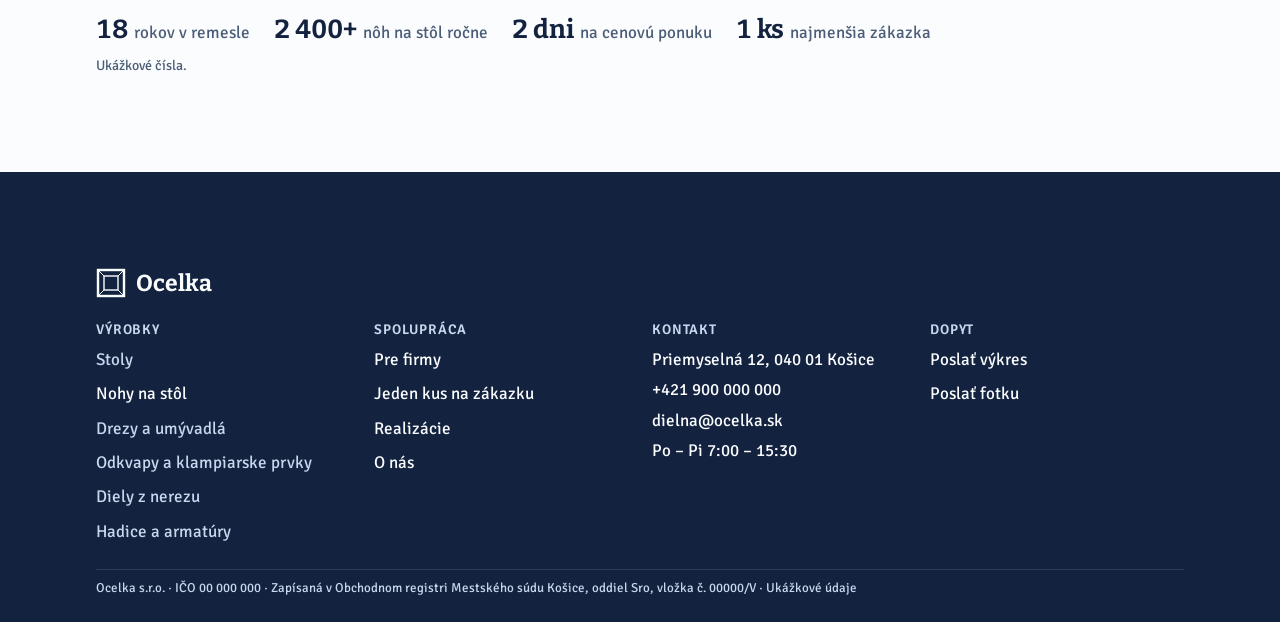
==== commit 19b098ad: "Fix homepage per review, add Nohy na stôl category and request form - Shared ocelka.css / ocelka.js:" ====
--- a/index.html
+++ b/index.html
@@ -3,97 +3,32 @@
 <head>
 <meta charset="utf-8">
 <meta name="viewport" content="width=device-width, initial-scale=1, viewport-fit=cover">
-<style>[hidden]{display:none!important}</style>
 <title>Ocelka</title>
 <link rel="preconnect" href="https://fonts.googleapis.com">
 <link rel="preconnect" href="https://fonts.gstatic.com" crossorigin>
 <link rel="stylesheet" href="https://fonts.googleapis.com/css2?family=Bitter:wght@600;700&family=Signika:wght@400;600&display=swap">
+<link rel="stylesheet" href="ocelka.css">
 <style>
-/* Layout: mobile-first сторінка виробника як аркуш креслення — сині лінії на білому, прямі кути, побіжалість лише біля швів; на широкому екрані дві колонки */
-:root {
-  --paper: #fbfcfe;
-  --sheet: #f2f6fc;
-  --ink: #13233f;
-  --line: #2a5bb0;
-  --faint: #c9d7ee;
-  --muted: #4c5d78;
-  --ok: #2e7d4f;
-  --f-head: "Bitter", Georgia, serif;
-  --f-body: "Signika", system-ui, sans-serif;
-  --tbh: 64px;
-  color-scheme: light;
-}
-* { box-sizing: border-box; }
-html { scroll-padding-top: calc(var(--tbh) + 12px); }
-body { margin: 0; background: var(--paper); color: var(--ink); font: 17px/1.55 var(--f-body); padding-bottom: 64px; }
-a { color: inherit; text-decoration: none; }
-button { font: inherit; color: inherit; }
-:focus-visible { outline: 2px solid var(--line); outline-offset: 2px; }
-.icon { width: 22px; height: 22px; flex: none; }
-.wrap { max-width: 1120px; margin-inline: auto; padding-inline: 16px; }
-h1, h2, h3 { font-family: var(--f-head); font-weight: 700; text-wrap: balance; margin: 0; }
-h2 { font-size: 26px; line-height: 1.15; }
-.sec { padding-block: 40px; border-top: 1px solid var(--ink); }
-.sec-head { display: flex; justify-content: space-between; align-items: baseline; gap: 12px; margin-bottom: 18px; flex-wrap: wrap; }
-.sec-head p { margin: 0; color: var(--muted); }
-.demo { background: var(--ink); color: var(--faint); font-size: 13px; text-align: center; padding: 5px 16px; }
-
-/* Шапка */
-.top { position: sticky; top: env(safe-area-inset-top, 0px); z-index: 20; background: var(--paper); border-bottom: 1px solid var(--ink); }
-.top .wrap { height: var(--tbh); display: flex; align-items: center; gap: 6px; }
-.brand { display: flex; align-items: center; gap: 10px; margin-right: auto; font: 700 23px/1 var(--f-head); }
-.brand svg { width: 30px; height: 30px; }
-.tb { display: inline-flex; align-items: center; gap: 6px; height: 42px; min-width: 42px; justify-content: center; padding: 0 8px; background: none; border: 1px solid transparent; cursor: pointer; }
-.tb:hover { border-color: var(--faint); }
-.tb .lbl { font-size: 15px; font-weight: 600; }
-.tb.menu-btn { border-color: var(--ink); padding: 0 12px; }
-.tb.call-top { display: none; }
-.lang { position: relative; }
-.lang-list { position: absolute; right: 0; top: 46px; background: var(--paper); border: 1px solid var(--ink); list-style: none; margin: 0; padding: 4px 0; min-width: 160px; }
-.lang-list button { all: unset; display: flex; justify-content: space-between; gap: 12px; width: 100%; box-sizing: border-box; padding: 8px 14px; cursor: pointer; }
-.lang-list button:hover, .lang-list button:focus-visible { background: var(--sheet); }
-.lang-list .cur { font-weight: 600; }
-.lang-list small { color: var(--muted); }
-
-/* Повноекранне меню */
-.overlay { position: fixed; inset: 0; z-index: 30; background: var(--paper); overflow-y: auto; }
-.overlay[hidden] { display: none; }
-.ov-top { position: sticky; top: 0; background: var(--paper); border-bottom: 1px solid var(--ink); }
-.ov-top .wrap { height: var(--tbh); display: flex; align-items: center; justify-content: space-between; }
-.close { display: inline-flex; gap: 8px; align-items: center; height: 42px; padding: 0 14px; background: var(--ink); color: var(--paper); border: 0; cursor: pointer; font-weight: 600; }
-.acc { list-style: none; margin: 0; padding: 8px 0 40px; }
-.acc > li { border-bottom: 1px solid var(--ink); }
-.acc-btn, .acc-link { all: unset; box-sizing: border-box; width: 100%; display: flex; justify-content: space-between; align-items: center; padding: 18px 2px; font: 700 21px/1.2 var(--f-head); cursor: pointer; }
-.acc-btn .pm { font: 400 28px/1 var(--f-body); width: 24px; text-align: center; }
-.acc-sub { list-style: none; margin: 0; padding: 0 0 14px 16px; }
-.acc-sub[hidden] { display: none; }
-.acc-sub a { display: flex; justify-content: space-between; padding: 10px 2px; border-top: 1px solid var(--faint); }
-.acc-sub a span { color: var(--line); }
-
-/* Пошук */
-.search-box { padding-block: 16px 8px; }
-.search-box label { display: block; font: 700 21px/1.2 var(--f-head); margin-bottom: 10px; }
-.search-box input { width: 100%; font: 18px var(--f-body); padding: 14px; border: 1px solid var(--ink); background: #fff; color: var(--ink); border-radius: 0; }
-.results { list-style: none; margin: 8px 0 40px; padding: 0; }
-.results li a { display: grid; grid-template-columns: minmax(0,1fr) auto; gap: 2px 12px; padding: 12px 2px; border-bottom: 1px solid var(--faint); }
-.results .cat { grid-column: 1 / -1; font-size: 14px; color: var(--muted); }
-.results .dim { font-variant-numeric: tabular-nums; color: var(--line); font-weight: 600; }
-.results .empty { padding: 14px 2px; color: var(--muted); }
+/* Головна: кожна секція має власну форму — каталог зі списком, «Pre firmy» темна на всю ширину,
+   «Jeden kus» у дві колонки, Realizácie без лінії зверху, «O nás» одним рядком тексту */
+.sec { padding-block: var(--s3); }
+.sec-head { display: grid; gap: var(--s1); margin-bottom: var(--s2); }
+.sec-head p { max-width: 56ch; }
 
 /* Перший екран */
-.hero { padding-block: 22px 34px; display: grid; gap: 22px; }
+.hero { padding-block: var(--s2) var(--s3); display: grid; gap: var(--s2); }
 .draw { width: 100%; height: auto; display: block; max-width: 520px; }
 .draw .s { stroke-dasharray: 900; stroke-dashoffset: 900; animation: drawin 1.6s ease-out forwards; }
 .draw .d { opacity: 0; animation: fade .6s ease-out 1.2s forwards; }
 @keyframes drawin { to { stroke-dashoffset: 0; } }
 @keyframes fade { to { opacity: 1; } }
-.hero h1 { font-size: clamp(31px, 7vw, 52px); line-height: 1.05; }
-.hero .lead { margin: 10px 0 0; font-size: 18px; max-width: 46ch; }
-.lt { display: flex; gap: 10px; align-items: baseline; margin: 16px 0 0; padding: 10px 12px; border-left: 3px solid var(--ok); background: var(--sheet); font-size: 15px; max-width: 46ch; }
+.hero-text { display: grid; gap: var(--s2); align-content: start; }
+.hero-text > div { display: grid; gap: var(--s1); }
+.lt { display: flex; gap: var(--s1); align-items: baseline; padding: var(--s1) 12px; border-left: 3px solid var(--ok); background: var(--sheet); font-size: 15px; max-width: 46ch; }
 .lt b { font-weight: 600; }
 .lt small { color: var(--muted); display: block; }
 .dot { width: 9px; height: 9px; background: var(--ok); flex: none; transform: translateY(-1px); }
-.entries { display: grid; gap: 10px; margin-top: 18px; max-width: 520px; }
+.entries { display: grid; gap: var(--s1); max-width: 520px; }
 .e { display: grid; gap: 2px; padding: 14px 44px 14px 16px; border: 1px solid var(--ink); position: relative; background: var(--paper); }
 .e b { font: 700 19px/1.2 var(--f-head); }
 .e span { font-size: 15px; color: var(--muted); }
@@ -102,135 +37,70 @@
 .e1 span { color: var(--faint); }
 .e:hover { border-color: var(--line); }
 
-/* Каталог */
+/* Каталог: лінія зверху відділяє його від першого екрана */
+#vyrobky { border-top: 1px solid var(--ink); }
 .cats { list-style: none; margin: 0; padding: 0; display: grid; border-top: 1px solid var(--ink); }
-.cats a { display: grid; grid-template-columns: 52px minmax(0,1fr) auto; gap: 14px; align-items: center; padding: 14px 2px; border-bottom: 1px solid var(--faint); }
+.cats li > * { display: grid; grid-template-columns: 52px minmax(0,1fr) auto; gap: var(--s2); align-items: center; padding: 14px 2px; border-bottom: 1px solid var(--faint); }
 .cats a:hover b { color: var(--line); }
 .cats svg { width: 52px; height: 40px; }
 .cats b { font: 600 18px/1.25 var(--f-body); display: block; }
 .cats small { color: var(--muted); font-size: 14px; }
 .cats .arr { color: var(--line); }
+.cats .go { font-size: 14px; font-weight: 600; color: var(--line); display: flex; gap: var(--s1); align-items: center; }
+.cats .soon { color: var(--muted); }
+.cats .soon svg { opacity: .55; }
+.cats .soon > em { font-style: normal; font-size: 14px; }
 
 /* Кроки */
-.steps { list-style: none; margin: 0; padding: 0; display: grid; gap: 0; counter-reset: st; }
-.steps li { counter-increment: st; display: grid; grid-template-columns: 44px minmax(0,1fr); gap: 12px; padding: 14px 0; border-top: 1px solid var(--faint); }
-.steps li::before { content: counter(st); width: 36px; height: 36px; border: 1px solid var(--ink); display: grid; place-items: center; font: 700 17px var(--f-head); }
+.steps { list-style: none; margin: 0; padding: 0; display: grid; counter-reset: st; }
+.steps li { counter-increment: st; display: grid; grid-template-columns: 36px minmax(0,1fr); gap: var(--s2); padding-block: var(--s2); border-top: 1px solid var(--faint); }
+.steps li::before { content: counter(st); width: 36px; height: 36px; border: 1px solid currentColor; display: grid; place-items: center; font: 700 17px var(--f-head); }
 .steps b { display: block; font-weight: 600; }
-.steps p { margin: 2px 0 0; color: var(--muted); font-size: 15px; }
-.cta-line { margin-top: 16px; display: flex; gap: 10px; flex-wrap: wrap; }
-.btn { display: inline-flex; align-items: center; gap: 8px; padding: 13px 18px; border: 1px solid var(--ink); font-weight: 600; }
-.btn.dark { background: var(--ink); color: var(--paper); }
-
-/* Realizácie */
-.real { list-style: none; margin: 0; padding: 0; display: grid; gap: 16px; }
-.real article { border: 1px solid var(--ink); display: grid; }
-.real .pic { background: var(--sheet); border-bottom: 1px solid var(--ink); aspect-ratio: 16 / 9; max-width: 100%; display: grid; place-items: center; }
+.steps p { margin-top: 4px; color: var(--muted); font-size: 15px; }
+.cta-line { margin-top: var(--s2); }
+
+/* Pre firmy: темний блок на всю ширину */
+.dark-sec { background: var(--ink); color: var(--paper); }
+.dark-sec .sec-head p, .dark-sec .steps p { color: var(--faint); }
+.dark-sec .steps li { border-top-color: var(--ink-2); }
+.dark-sec .btn { background: var(--paper); color: var(--ink); border-color: var(--paper); }
+.dark-sec .btn:hover { background: var(--faint); border-color: var(--faint); }
+.dark-sec .formats { margin-top: var(--s1); font-size: 14px; color: var(--faint); }
+
+/* Jeden kus: дві колонки */
+.split { display: grid; gap: var(--s2); }
+
+/* Realizácie: без лінії зверху, без рамок — це не картки, вони нічого не відкривають */
+.real { list-style: none; margin: 0; padding: 0; display: grid; gap: var(--s3) var(--s2); }
+.real article { display: grid; gap: var(--s1); }
+.real .pic { background: var(--sheet); aspect-ratio: 16 / 9; max-width: 100%; display: grid; place-items: center; margin-bottom: var(--s1); }
 .real .pic svg { width: 70%; height: auto; }
-.real .body { padding: 14px; display: grid; gap: 6px; }
-.real .meta { display: flex; justify-content: space-between; gap: 10px; font-size: 14px; color: var(--muted); border-top: 1px solid var(--faint); padding-top: 8px; margin-top: 4px; }
-.real h3 { font-size: 19px; line-height: 1.2; }
-.real p { margin: 0; font-size: 15px; }
-.note { font-size: 14px; color: var(--muted); margin: 12px 0 0; }
-
-/* Цифри */
-.nums { display: grid; grid-template-columns: repeat(2, minmax(0,1fr)); border-top: 1px solid var(--ink); border-left: 1px solid var(--ink); }
-.nums div { border-right: 1px solid var(--ink); border-bottom: 1px solid var(--ink); padding: 16px 14px; min-width: 0; }
-.nums b { display: block; font: 700 34px/1 var(--f-head); font-variant-numeric: tabular-nums; }
-.nums span { display: block; margin-top: 6px; font-size: 15px; color: var(--muted); }
-
-/* Футер */
-.foot { background: var(--ink); color: var(--paper); padding-block: 36px 28px; margin-top: 8px; }
-.foot .brand { color: var(--paper); margin-bottom: 20px; }
-.fcols { display: grid; gap: 26px; }
-.fcols h3 { font: 600 14px/1.2 var(--f-body); letter-spacing: .06em; text-transform: uppercase; color: var(--faint); margin-bottom: 10px; }
-.fcols ul { list-style: none; margin: 0; padding: 0; display: grid; gap: 8px; }
-.fcols a:hover { text-decoration: underline; }
-.fcols address { font-style: normal; display: grid; gap: 6px; }
-.soc { display: flex; gap: 8px; margin-top: 14px; }
-.soc a { width: 40px; height: 40px; border: 1px solid var(--faint); display: grid; place-items: center; }
-.legal { margin-top: 26px; padding-top: 14px; border-top: 1px solid #2b3d5e; font-size: 13px; color: var(--faint); }
-
-/* Нижня панель (телефон) */
-.dock { position: fixed; left: 0; right: 0; bottom: 0; z-index: 15; display: grid; grid-template-columns: 1fr 1fr; border-top: 1px solid var(--ink); background: var(--paper); padding-bottom: env(safe-area-inset-bottom, 0px); }
-.dock a { display: flex; gap: 8px; align-items: center; justify-content: center; padding: 15px; font-weight: 600; }
-.dock .d1 { background: var(--ink); color: var(--paper); }
+.real .meta { font-size: 14px; color: var(--muted); }
+.real p { font-size: 15px; }
+#realizacie .note { margin-top: var(--s2); }
+
+/* O nás: рядок тексту без рамок */
+#onas { border-top: 1px solid var(--faint); }
+.facts { margin-top: var(--s2); display: flex; flex-wrap: wrap; gap: var(--s1) var(--s2); font-size: 17px; color: var(--muted); }
+.facts span { white-space: nowrap; }
+.facts b { font: 700 26px/1 var(--f-head); color: var(--ink); font-variant-numeric: tabular-nums; margin-right: 6px; }
+#onas .note { margin-top: var(--s1); }
 
 @media (min-width: 860px) {
-  body { padding-bottom: 0; }
-  .dock { display: none; }
-  .tb.call-top { display: inline-flex; border-color: var(--ink); padding: 0 12px; }
-  .hero { grid-template-columns: minmax(0, 1fr) minmax(0, 1fr); align-items: center; padding-block: 44px 54px; }
+  .hero { grid-template-columns: minmax(0, 1fr) minmax(0, 1fr); align-items: center; padding-block: var(--s3); }
   .hero .draw { order: 2; justify-self: end; }
-  .cats { grid-template-columns: 1fr 1fr; column-gap: 32px; }
-  .steps { grid-template-columns: repeat(4, minmax(0,1fr)); gap: 18px; }
-  .steps li { grid-template-columns: 1fr; border-top: 1px solid var(--ink); padding-top: 16px; }
+  .cats { grid-template-columns: 1fr 1fr; column-gap: var(--s3); }
+  .dark-sec .steps { grid-template-columns: repeat(4, minmax(0,1fr)); gap: var(--s2); }
+  .dark-sec .steps li { grid-template-columns: 1fr; border-top: 1px solid var(--paper); }
+  .split { grid-template-columns: minmax(0, 5fr) minmax(0, 7fr); gap: var(--s3); align-items: start; }
+  .split .sec-head { margin-bottom: 0; }
   .real { grid-template-columns: repeat(3, minmax(0,1fr)); }
-  .nums { grid-template-columns: repeat(4, minmax(0,1fr)); }
-  .fcols { grid-template-columns: repeat(4, minmax(0,1fr)); }
 }
 @media (prefers-reduced-motion: reduce) { .draw .s { animation: none; stroke-dashoffset: 0; } .draw .d { animation: none; opacity: 1; } }
 </style>
 </head>
-<body>
-
-<svg width="0" height="0" style="position:absolute" aria-hidden="true">
-  <defs>
-    <symbol id="i-phone" viewBox="0 0 20 20"><path fill="none" stroke="currentColor" stroke-width="1.5" stroke-linejoin="round" d="M5 2.5h3l1.5 4-2 1.2a10 10 0 0 0 4.8 4.8l1.2-2 4 1.5v3a1.5 1.5 0 0 1-1.6 1.5A15 15 0 0 1 3.5 4.1 1.5 1.5 0 0 1 5 2.5z"/></symbol>
-    <symbol id="i-globe" viewBox="0 0 20 20"><g fill="none" stroke="currentColor" stroke-width="1.5"><circle cx="10" cy="10" r="7.5"/><path d="M2.5 10h15M10 2.5c2.5 2.6 2.5 12.4 0 15M10 2.5c-2.5 2.6-2.5 12.4 0 15"/></g></symbol>
-    <symbol id="i-search" viewBox="0 0 20 20"><g fill="none" stroke="currentColor" stroke-width="1.6"><circle cx="8.5" cy="8.5" r="5.5"/><path d="M12.5 12.5l5 5"/></g></symbol>
-    <symbol id="i-menu" viewBox="0 0 20 20"><path fill="none" stroke="currentColor" stroke-width="1.6" d="M3 5.5h14M3 10h14M3 14.5h14"/></symbol>
-    <symbol id="i-close" viewBox="0 0 20 20"><path fill="none" stroke="currentColor" stroke-width="1.8" d="M4.5 4.5l11 11M15.5 4.5l-11 11"/></symbol>
-    <symbol id="i-arr" viewBox="0 0 20 20"><path fill="none" stroke="currentColor" stroke-width="1.6" d="M3 10h13M11 5l5 5-5 5"/></symbol>
-    <symbol id="i-wa" viewBox="0 0 20 20"><g fill="none" stroke="currentColor" stroke-width="1.5" stroke-linejoin="round"><path d="M3.2 16.8l1-3.4A7.3 7.3 0 1 1 6.6 15.9z"/><path d="M7.4 6.6c.3 2.8 2.8 5.5 5.9 6l.9-1.6-1.8-.9-.8.8a4.6 4.6 0 0 1-2.4-2.4l.8-.8-.9-1.8z"/></g></symbol>
-    <symbol id="mark" viewBox="0 0 30 30"><g fill="none" stroke="currentColor"><rect x="2" y="2" width="26" height="26" stroke-width="2.4"/><rect x="8" y="8" width="14" height="14" stroke-width="1.4"/><path d="M2 2l6 6M28 2l-6 6M2 28l6-6M28 28l-6-6" stroke-width="1"/></g></symbol>
-  </defs>
-</svg>
-
-<div class="demo">Ukážka dizajnu · fiktívna firma Ocelka</div>
-
-<header class="top">
-  <div class="wrap">
-    <a class="brand" href="#top" aria-label="Ocelka, domov"><svg aria-hidden="true"><use href="#mark"/></svg>Ocelka</a>
-    <a class="tb call-top" href="#kontakt"><svg class="icon" aria-hidden="true"><use href="#i-phone"/></svg><span class="lbl">+421 900 000 000</span></a>
-    <div class="lang">
-      <button class="tb" id="lang-btn" type="button" aria-expanded="false" aria-controls="lang-list" aria-label="Jazyk: slovenčina"><svg class="icon" aria-hidden="true"><use href="#i-globe"/></svg><span class="lbl">SK</span></button>
-      <ul class="lang-list" id="lang-list" hidden>
-        <li><button type="button" class="cur">Slovenčina <small>SK</small></button></li>
-        <li><button type="button">Čeština <small>CZ</small></button></li>
-        <li><button type="button">Deutsch <small>DE</small></button></li>
-        <li><button type="button">English <small>EN</small></button></li>
-      </ul>
-    </div>
-    <button class="tb" id="search-btn" type="button" aria-label="Hľadať"><svg class="icon" aria-hidden="true"><use href="#i-search"/></svg></button>
-    <button class="tb menu-btn" id="menu-btn" type="button" aria-expanded="false" aria-controls="menu"><svg class="icon" aria-hidden="true"><use href="#i-menu"/></svg><span class="lbl">Menu</span></button>
-  </div>
-</header>
-
-<!-- Меню -->
-<div class="overlay" id="menu" hidden role="dialog" aria-modal="true" aria-label="Menu">
-  <div class="ov-top"><div class="wrap">
-    <span class="brand"><svg aria-hidden="true"><use href="#mark"/></svg>Ocelka</span>
-    <button class="close" type="button" data-close><svg class="icon" aria-hidden="true"><use href="#i-close"/></svg>Zavrieť</button>
-  </div></div>
-  <div class="wrap">
-    <ul class="acc" id="acc"></ul>
-  </div>
-</div>
-
-<!-- Пошук -->
-<div class="overlay" id="search" hidden role="dialog" aria-modal="true" aria-label="Hľadať">
-  <div class="ov-top"><div class="wrap">
-    <span class="brand"><svg aria-hidden="true"><use href="#mark"/></svg>Ocelka</span>
-    <button class="close" type="button" data-close><svg class="icon" aria-hidden="true"><use href="#i-close"/></svg>Zavrieť</button>
-  </div></div>
-  <div class="wrap">
-    <div class="search-box">
-      <label for="q">Čo hľadáte?</label>
-      <input id="q" type="search" placeholder="napr. noha 720, drez, DN25" autocomplete="off">
-    </div>
-    <ul class="results" id="results" aria-live="polite"></ul>
-  </div>
-</div>
+<body data-page="home">
+<script src="ocelka.js"></script>
 
 <main id="top">
   <section class="wrap hero">
@@ -301,9 +171,11 @@
         <text x="284" y="232" font-size="12.5" font-family="Bitter, serif" font-weight="700" text-anchor="middle">Ocelka</text>
       </g>
     </svg>
-    <div>
-      <h1>Nerez a plech na mieru</h1>
-      <p class="lead">Vyrobíme jeden kus aj sériu. Podľa vášho výkresu, fotky alebo náčrtu.</p>
+    <div class="hero-text">
+      <div>
+        <h1>Nerez a plech na mieru</h1>
+        <p class="lead">Vyrobíme jeden kus aj sériu podľa vášho výkresu, fotky alebo náčrtu.</p>
+      </div>
       <p class="lt"><span class="dot" aria-hidden="true"></span><span><b>Aktuálny termín výroby: približne 2 týždne</b><small>Aktualizované 6. 10. 2026</small></span></p>
       <div class="entries">
         <a class="e e1" href="#firmy"><b>Som firma</b><span>Potrebujem sériu podľa výkresu</span><svg class="icon arr" aria-hidden="true"><use href="#i-arr"/></svg></a>
@@ -313,181 +185,77 @@
   </section>
 
   <section class="sec" id="vyrobky"><div class="wrap">
-    <div class="sec-head"><h2>Výrobky</h2><p>Všetko z nerezu 1.4301 alebo pozinkovaného plechu</p></div>
+    <div class="sec-head"><h2>Výrobky</h2><p>Z nerezu 1.4301 alebo pozinkovaného plechu, s presnosťou ±0,5 mm podľa výkresu.</p></div>
     <ul class="cats" id="cats"></ul>
   </div></section>
 
-  <section class="sec" id="firmy"><div class="wrap">
-    <div class="sec-head"><h2>Pre firmy</h2><p>Sériová výroba podľa vášho výkresu</p></div>
+  <section class="sec dark-sec" id="firmy"><div class="wrap">
+    <div class="sec-head"><h2>Pre firmy</h2><p>Pošlite výkres a do 2 pracovných dní dostanete cenu za kus pri 10, 50 aj 300 kusoch.</p></div>
     <ol class="steps">
       <li><div><b>Pošlite výkres</b><p>PDF, DXF alebo STEP. Stačí aj náčrt s rozmermi.</p></div></li>
       <li><div><b>Cenová ponuka do 2 dní</b><p>Cena za kus podľa množstva a materiálu.</p></div></li>
-      <li><div><b>Vzorka</b><p>Pri sérii najprv vyrobíme jeden kus na odsúhlasenie.</p></div></li>
-      <li><div><b>Výroba a dodanie</b><p>Rovnaká kvalita v každej dávke, dodanie na adresu.</p></div></li>
+      <li><div><b>Vzorka na odsúhlasenie</b><p>Pri sérii najprv vyrobíme 1 kus a pošleme vám ho.</p></div></li>
+      <li><div><b>Výroba a dodanie</b><p>Každý kus kontrolujeme mierkou podľa výkresu. Dodáme na adresu.</p></div></li>
     </ol>
-    <div class="cta-line"><a class="btn dark" href="#kontakt">Poslať výkres <svg class="icon" aria-hidden="true"><use href="#i-arr"/></svg></a></div>
-  </div></section>
-
-  <section class="sec" id="zakazka"><div class="wrap">
-    <div class="sec-head"><h2>Jeden kus na zákazku</h2><p>Keď potrebujete len jednu vec</p></div>
+    <div class="cta-line">
+      <a class="btn" href="dopyt.html#firma">Poslať výkres <svg class="icon" aria-hidden="true"><use href="#i-arr"/></svg></a>
+      <p class="formats">Prílohy do 20 MB: PDF, DXF, DWG, STEP, JPG</p>
+    </div>
+  </div></section>
+
+  <section class="sec" id="zakazka"><div class="wrap split">
+    <div class="sec-head">
+      <h2>Jeden kus na zákazku</h2>
+      <p>Pošlite fotku miesta a rozmery. Do 1 pracovného dňa zavoláme a povieme cenu.</p>
+      <div class="row cta-line">
+        <a class="btn dark" href="dopyt.html#sukromne">Poslať fotku <svg class="icon" aria-hidden="true"><use href="#i-arr"/></svg></a>
+        <a class="btn" href="tel:+421900000000"><svg class="icon" aria-hidden="true"><use href="#i-phone"/></svg>+421 900 000 000</a>
+      </div>
+    </div>
     <ol class="steps">
-      <li><div><b>Odfoťte alebo nakreslite</b><p>Fotka miesta a približné rozmery stačia.</p></div></li>
-      <li><div><b>Zavoláme vám</b><p>Dohodneme detaily a materiál.</p></div></li>
-      <li><div><b>Cena vopred</b><p>Pred výrobou viete presnú sumu.</p></div></li>
-      <li><div><b>Vyzdvihnutie alebo doprava</b><p>Osobne v dielni alebo dovezieme.</p></div></li>
+      <li><div><b>Odfoťte alebo nakreslite</b><p>Fotka miesta a približné rozmery v centimetroch stačia.</p></div></li>
+      <li><div><b>Zavoláme do 1 pracovného dňa</b><p>Dohodneme presné rozmery a materiál.</p></div></li>
+      <li><div><b>Pevná cena pred výrobou</b><p>Suma, ktorú odsúhlasíte, sa už nezmení.</p></div></li>
+      <li><div><b>Vyzdvihnutie alebo doprava</b><p>Osobne v dielni v Košiciach alebo dovezieme do 50 km.</p></div></li>
     </ol>
-    <div class="cta-line"><a class="btn dark" href="#kontakt">Poslať fotku <svg class="icon" aria-hidden="true"><use href="#i-arr"/></svg></a><a class="btn" href="#kontakt"><svg class="icon" aria-hidden="true"><use href="#i-phone"/></svg>Zavolať</a></div>
   </div></section>
 
   <section class="sec" id="realizacie"><div class="wrap">
-    <div class="sec-head"><h2>Realizácie</h2><p>Čo sme vyrobili</p></div>
+    <div class="sec-head"><h2>Realizácie</h2></div>
     <ul class="real">
       <li><article>
         <div class="pic"><svg viewBox="0 0 200 110" aria-hidden="true"><g fill="none" stroke="#2a5bb0" stroke-width="1.6"><rect x="20" y="30" width="160" height="8"/><rect x="30" y="38" width="6" height="58"/><rect x="164" y="38" width="6" height="58"/><rect x="36" y="76" width="128" height="5"/><rect x="40" y="50" width="120" height="4"/></g></svg></div>
-        <div class="body"><h3>Pracovné stoly pre reštauráciu</h3><p>12 stolov s policou, nerez 1.4301, na mieru kuchyne.</p><div class="meta"><span>Gastro</span><span>2026</span></div></div>
+        <h3>12 pracovných stolov pre reštauráciu</h3><p>S policou, nerez 1.4301, rozmery podľa plánu kuchyne.</p><p class="meta">Gastro · 2026</p>
       </article></li>
       <li><article>
         <div class="pic"><svg viewBox="0 0 200 110" aria-hidden="true"><g fill="none" stroke="#2a5bb0" stroke-width="1.6"><path d="M20 40h160"/><path d="M30 40c0 22 16 30 30 30h80c14 0 30-8 30-30"/><rect x="138" y="70" width="14" height="34"/></g></svg></div>
-        <div class="body"><h3>Odkvapy na rodinný dom</h3><p>42 m žľabu 125 mm a štyri zvody, montáž v jeden deň.</p><div class="meta"><span>Klampiarske práce</span><span>2026</span></div></div>
+        <h3>Odkvapy na rodinný dom</h3><p>42 m žľabu 125 mm a štyri zvody, montáž za 1 deň.</p><p class="meta">Klampiarske práce · 2026</p>
       </article></li>
       <li><article>
         <div class="pic"><svg viewBox="0 0 200 110" aria-hidden="true"><g fill="none" stroke="#2a5bb0" stroke-width="1.6"><rect x="40" y="16" width="12" height="80"/><rect x="70" y="16" width="12" height="80"/><rect x="100" y="16" width="12" height="80"/><rect x="130" y="16" width="12" height="80"/><path d="M34 96h116"/></g></svg></div>
-        <div class="body"><h3>300 nôh NS-720 pre výrobcu nábytku</h3><p>Opakovaná séria každý mesiac, profil 60×60×2.</p><div class="meta"><span>Séria pre firmu</span><span>2025</span></div></div>
+        <h3>300 nôh NS-720 pre výrobcu nábytku</h3><p>Opakovaná séria každý mesiac, profil 60 × 60 × 2.</p><p class="meta">Séria pre firmu · 2025</p>
       </article></li>
     </ul>
     <p class="note">Ukážkové realizácie. Skutočné fotky doplní firma.</p>
   </div></section>
 
-  <section class="sec" id="cisla"><div class="wrap">
-    <div class="sec-head"><h2>Ocelka v číslach</h2></div>
-    <div class="nums">
-      <div><b>18</b><span>rokov v remesle</span></div>
-      <div><b>2 400+</b><span>nôh na stôl ročne</span></div>
-      <div><b>2 dni</b><span>na cenovú ponuku</span></div>
-      <div><b>1 ks</b><span>najmenšia zákazka</span></div>
-    </div>
+  <section class="sec" id="onas"><div class="wrap">
+    <h2>O nás</h2>
+    <p class="facts"><span><b>18</b>rokov v remesle</span><span><b>2 400+</b>nôh na stôl ročne</span><span><b>2 dni</b>na cenovú ponuku</span><span><b>1 ks</b>najmenšia zákazka</span></p>
     <p class="note">Ukážkové čísla.</p>
   </div></section>
 </main>
 
-<footer class="foot" id="kontakt">
-  <div class="wrap">
-    <span class="brand"><svg aria-hidden="true"><use href="#mark"/></svg>Ocelka</span>
-    <div class="fcols">
-      <div><h3>Výrobky</h3><ul id="foot-cats"></ul></div>
-      <div><h3>Spolupráca</h3><ul><li><a href="#firmy">Pre firmy</a></li><li><a href="#zakazka">Jeden kus na zákazku</a></li><li><a href="#realizacie">Realizácie</a></li><li><a href="#cisla">O nás</a></li></ul></div>
-      <div><h3>Kontakt</h3><address><span>Priemyselná 12, 040 01 Košice</span><span>+421 900 000 000</span><span>dielna@ocelka.sk</span><span>Po – Pi 7:00 – 15:30</span></address></div>
-      <div><h3>Sledujte nás</h3><p style="margin:0;color:var(--faint);font-size:15px">Fotky z dielne a hotové zákazky.</p>
-        <div class="soc">
-          <a href="#kontakt" aria-label="Facebook"><svg class="icon" viewBox="0 0 20 20" aria-hidden="true"><path fill="none" stroke="currentColor" stroke-width="1.5" d="M11.5 18v-7h2.4l.4-2.8h-2.8V6.6c0-.8.3-1.4 1.4-1.4h1.5V2.7a19 19 0 0 0-2.2-.1c-2.2 0-3.6 1.3-3.6 3.7v1.9H6.2V11h2.4v7"/></svg></a>
-          <a href="#kontakt" aria-label="Instagram"><svg class="icon" viewBox="0 0 20 20" aria-hidden="true"><g fill="none" stroke="currentColor" stroke-width="1.5"><rect x="3" y="3" width="14" height="14"/><circle cx="10" cy="10" r="3.3"/><path d="M14 6h.01"/></g></svg></a>
-          <a href="#kontakt" aria-label="WhatsApp"><svg class="icon" aria-hidden="true"><use href="#i-wa"/></svg></a>
-        </div>
-      </div>
-    </div>
-    <p class="legal">Ocelka s.r.o. · IČO 00 000 000 · Zapísaná v Obchodnom registri Mestského súdu Košice, oddiel Sro, vložka č. 00000/V · Ukážkové údaje</p>
-  </div>
-</footer>
-
-<nav class="dock" aria-label="Rýchly kontakt">
-  <a class="d1" href="#kontakt"><svg class="icon" aria-hidden="true"><use href="#i-phone"/></svg>Zavolať</a>
-  <a href="#kontakt"><svg class="icon" aria-hidden="true"><use href="#i-wa"/></svg>WhatsApp</a>
-</nav>
-
 <script>
-const CATS = [
-  { id:"stoly", name:"Stoly", sub:"Pracovné, gastro, na mieru", icon:'<rect x="6" y="10" width="40" height="4"/><rect x="9" y="14" width="3" height="20"/><rect x="40" y="14" width="3" height="20"/><path d="M12 27h28"/>' },
-  { id:"nohy", name:"Nohy na stôl", sub:"Profil, výška a pätka podľa výberu", icon:'<rect x="14" y="4" width="6" height="30"/><rect x="32" y="4" width="6" height="30"/><path d="M11 34h12M29 34h12M14 8h24"/>' },
-  { id:"drezy", name:"Drezy a umývadlá", sub:"Jednodielne, dvojdielne, s pedálom", icon:'<path d="M4 12h44"/><path d="M10 12v12h32V12"/><path d="M26 4v6M22 4h8"/>' },
-  { id:"odkvapy", name:"Odkvapy a klampiarske prvky", sub:"Žľaby, zvody, oplechovanie", icon:'<path d="M4 10h44"/><path d="M8 10c0 8 6 12 12 12h12c6 0 12-4 12-12"/><rect x="34" y="22" width="6" height="14"/>' },
-  { id:"diely", name:"Diely z nerezu", sub:"Konzoly, kryty, diely podľa výkresu", icon:'<path d="M8 32V10h12v10h24v12z"/><circle cx="14" cy="16" r="2"/><circle cx="38" cy="26" r="2"/>' },
-  { id:"hadice", name:"Hadice a armatúry", sub:"Kovové hadice, príruby, ventily", icon:'<path d="M6 22c10-14 30-14 40 0" stroke-dasharray="2 2"/><rect x="2" y="18" width="6" height="10"/><rect x="44" y="18" width="6" height="10"/>' },
-];
-const ITEMS = [
-  ["Stôl S-1200", "1200 × 600 × 900 mm", "stoly"], ["Stôl S-1600 s policou", "1600 × 700 × 900 mm", "stoly"], ["Gastro stôl s lemom", "na mieru", "stoly"],
-  ["Noha NS-720 hranatá", "60 × 60 × 720 mm", "nohy"], ["Noha NS-720 okrúhla", "Ø 60 × 720 mm", "nohy"], ["Noha NS-1050 barová", "60 × 60 × 1050 mm", "nohy"], ["Rám stola R-1400", "1400 × 700 mm", "nohy"],
-  ["Drez jednodielny", "500 × 400 × 250 mm", "drezy"], ["Drez dvojdielny", "1000 × 500 mm", "drezy"], ["Umývadlo na ruky s pedálom", "400 × 300 mm", "drezy"],
-  ["Odkvapový žľab", "125 mm", "odkvapy"], ["Zvodová rúra", "Ø 100 mm", "odkvapy"], ["Oplechovanie atiky", "rš 330 mm", "odkvapy"],
-  ["Konzola K-40", "40 × 40 × 3 mm", "diely"], ["Kryt podľa výkresu", "na mieru", "diely"],
-  ["Kovová hadica DN25", "DN25 · PN16", "hadice"], ["Príruba DN50", "DN50 · PN16", "hadice"], ["Guľový ventil 1\"", "DN25", "hadice"],
-];
-const esc = s => String(s).replace(/[&<>"]/g, c => ({ "&":"&amp;", "<":"&lt;", ">":"&gt;", '"':"&quot;" }[c]));
+const { CATS, ITEMS, esc } = Ocelka;
 const ico = p => `<svg viewBox="0 0 52 40" aria-hidden="true"><g fill="none" stroke="#2a5bb0" stroke-width="1.6">${p}</g></svg>`;
-const arr = '<svg class="icon arr" aria-hidden="true"><use href="#i-arr"/></svg>';
-const count = id => ITEMS.filter(i => i[2] === id).length;
-
-document.getElementById("cats").innerHTML = CATS.map(c =>
-  `<li><a href="#vyrobky">${ico(c.icon)}<span><b>${esc(c.name)}</b><small>${esc(c.sub)}</small></span>${arr}</a></li>`).join("");
-document.getElementById("foot-cats").innerHTML = CATS.map(c => `<li><a href="#vyrobky">${esc(c.name)}</a></li>`).join("");
-
-// Меню з розкриттям
-const MENU = [
-  { t:"Výrobky", sub: CATS.map(c => [c.name, "#vyrobky"]) },
-  { t:"Pre firmy", sub: [["Sériová výroba", "#firmy"], ["Poslať výkres", "#kontakt"], ["Realizácie pre firmy", "#realizacie"]] },
-  { t:"Jeden kus na zákazku", sub: [["Ako to funguje", "#zakazka"], ["Poslať fotku", "#kontakt"]] },
-  { t:"Realizácie", href:"#realizacie" },
-  { t:"O nás", href:"#cisla" },
-  { t:"Kontakt", href:"#kontakt" },
-];
-document.getElementById("acc").innerHTML = MENU.map((m, i) => m.sub
-  ? `<li><button class="acc-btn" type="button" aria-expanded="${i === 0}" aria-controls="acc-${i}">${esc(m.t)}<span class="pm" aria-hidden="true">${i === 0 ? "−" : "+"}</span></button>
-     <ul class="acc-sub" id="acc-${i}" ${i === 0 ? "" : "hidden"}>${m.sub.map(s => `<li><a href="${s[1]}" data-close>${esc(s[0])}<span>›</span></a></li>`).join("")}</ul></li>`
-  : `<li><a class="acc-link" href="${m.href}" data-close>${esc(m.t)}<span class="pm" aria-hidden="true">›</span></a></li>`).join("");
-document.getElementById("acc").addEventListener("click", e => {
-  const b = e.target.closest(".acc-btn");
-  if (!b) return;
-  const open = b.getAttribute("aria-expanded") === "true";
-  b.setAttribute("aria-expanded", String(!open));
-  b.querySelector(".pm").textContent = open ? "+" : "−";
-  document.getElementById(b.getAttribute("aria-controls")).hidden = open;
-});
-
-// Відкриття і закриття оверлеїв
-let lastFocus = null;
-function openOv(id) {
-  lastFocus = document.activeElement;
-  const ov = document.getElementById(id);
-  ov.hidden = false;
-  document.body.style.overflow = "hidden";
-  if (id === "menu") document.getElementById("menu-btn").setAttribute("aria-expanded", "true");
-  (id === "search" ? document.getElementById("q") : ov.querySelector(".close")).focus();
-  if (id === "search") render("");
-}
-function closeOv() {
-  document.querySelectorAll(".overlay").forEach(o => o.hidden = true);
-  document.body.style.overflow = "";
-  document.getElementById("menu-btn").setAttribute("aria-expanded", "false");
-  if (lastFocus) lastFocus.focus();
-}
-document.getElementById("menu-btn").addEventListener("click", () => openOv("menu"));
-document.getElementById("search-btn").addEventListener("click", () => openOv("search"));
-document.querySelectorAll(".overlay").forEach(o => o.addEventListener("click", e => { if (e.target.closest("[data-close]")) closeOv(); }));
-document.addEventListener("keydown", e => {
-  if (e.key === "Escape") { closeOv(); langList.hidden = true; langBtn.setAttribute("aria-expanded", "false"); }
-});
-
-// Мова
-const langBtn = document.getElementById("lang-btn"), langList = document.getElementById("lang-list");
-langBtn.addEventListener("click", () => {
-  const open = langList.hidden;
-  langList.hidden = !open;
-  langBtn.setAttribute("aria-expanded", String(open));
-});
-document.addEventListener("click", e => { if (!e.target.closest(".lang")) { langList.hidden = true; langBtn.setAttribute("aria-expanded", "false"); } });
-
-// Пошук без діакритики: «noha» знаходить «Noha», «zlab» — «žľab»
-const norm = s => s.toLowerCase().normalize("NFD").replace(/[̀-ͯ]/g, "");
-const results = document.getElementById("results");
-function render(q) {
-  const words = norm(q).split(/\s+/).filter(Boolean);
-  const list = ITEMS.filter(it => { const hay = norm(it[0] + " " + it[1] + " " + CATS.find(c => c.id === it[2]).name); return words.every(w => hay.includes(w)); });
-  results.innerHTML = list.length
-    ? list.map(it => `<li><a href="#vyrobky" data-close><span class="cat">${esc(CATS.find(c => c.id === it[2]).name)}</span><span>${esc(it[0])}</span><span class="dim">${esc(it[1])}</span></a></li>`).join("")
-    : `<li class="empty">Nič sme nenašli. Napíšte nám, čo potrebujete. Vyrábame aj na mieru.</li>`;
-}
-document.getElementById("q").addEventListener("input", e => render(e.target.value));
-document.getElementById("search").addEventListener("click", e => { if (e.target.closest("#results [data-close]")) closeOv(); });
+// Посилання лише там, де є сторінка; решта — рядок без стрілки
+document.getElementById("cats").innerHTML = CATS.map(c => {
+  const text = `<span><b>${esc(c.name)}</b><small>${esc(c.sub)}</small></span>`;
+  if (!c.page) return `<li><div class="soon">${ico(c.icon)}${text}<em>pripravujeme</em></div></li>`;
+  const n = ITEMS.filter(i => i.cat === c.id).length;
+  return `<li><a href="${c.page}">${ico(c.icon)}${text}<span class="go">${n} výrobkov<svg class="icon" aria-hidden="true"><use href="#i-arr"/></svg></span></a></li>`;
+}).join("");
 </script>
-
 </body>
 </html>
--- a/ocelka.css
+++ b/ocelka.css
@@ -0,0 +1,130 @@
+/* Layout: спільні стилі всіх сторінок Ocelka — аркуш креслення: сині лінії на білому, прямі кути, без тіней.
+   Відступи лише трьох рівнів: --s1 всередині елемента, --s2 між елементами, --s3 між секціями. */
+:root {
+  --paper: #fbfcfe;
+  --sheet: #f2f6fc;
+  --ink: #13233f;
+  --ink-2: #2b3d5e;
+  --line: #2a5bb0;
+  --faint: #c9d7ee;
+  --muted: #4c5d78;
+  --ok: #2e7d4f;
+  --err: #b3261e;
+  --err-bg: #fbeeed;
+  --white: #ffffff;
+  --f-head: "Bitter", Georgia, serif;
+  --f-body: "Signika", system-ui, sans-serif;
+  --s1: 8px;
+  --s2: 24px;
+  --s3: 64px;
+  --tbh: 64px;
+  color-scheme: light;
+}
+@media (min-width: 860px) { :root { --s3: 96px; } }
+
+[hidden] { display: none !important; }
+* { box-sizing: border-box; }
+html { scroll-padding-top: calc(var(--tbh) + var(--s2)); }
+body { margin: 0; background: var(--paper); color: var(--ink); font: 17px/1.55 var(--f-body); padding-bottom: 64px; }
+a { color: inherit; text-decoration: none; }
+button, input, select, textarea { font: inherit; color: inherit; }
+:focus-visible { outline: 2px solid var(--line); outline-offset: 2px; }
+.icon { width: 22px; height: 22px; flex: none; }
+.wrap { max-width: 1120px; margin-inline: auto; padding-inline: 16px; }
+h1, h2, h3 { font-family: var(--f-head); font-weight: 700; text-wrap: balance; margin: 0; }
+h1 { font-size: clamp(31px, 7vw, 48px); line-height: 1.08; }
+h2 { font-size: clamp(24px, 4vw, 30px); line-height: 1.15; }
+h3 { font-size: 19px; line-height: 1.2; }
+p { margin: 0; }
+.lead { font-size: 18px; max-width: 52ch; }
+.note { font-size: 14px; color: var(--muted); }
+.demo { background: var(--ink); color: var(--faint); font-size: 13px; text-align: center; padding: 4px 16px; }
+.sr { position: absolute; width: 1px; height: 1px; overflow: hidden; clip: rect(0 0 0 0); white-space: nowrap; }
+
+/* Кнопки */
+.btn { display: inline-flex; align-items: center; gap: var(--s1); padding: 13px 18px; border: 1px solid var(--ink); background: var(--paper); font-weight: 600; cursor: pointer; }
+.btn:hover { border-color: var(--line); color: var(--line); }
+.btn.dark { background: var(--ink); color: var(--paper); }
+.btn.dark:hover { background: var(--line); border-color: var(--line); color: var(--white); }
+.btn[disabled] { opacity: .6; cursor: progress; }
+.row { display: flex; gap: var(--s1); flex-wrap: wrap; align-items: center; }
+
+/* Шапка */
+.top { position: sticky; top: env(safe-area-inset-top, 0px); z-index: 20; background: var(--paper); border-bottom: 1px solid var(--ink); }
+.top .wrap { height: var(--tbh); display: flex; align-items: center; gap: 6px; }
+.brand { display: flex; align-items: center; gap: 10px; margin-right: auto; font: 700 23px/1 var(--f-head); }
+.brand svg { width: 30px; height: 30px; }
+.tb { display: inline-flex; align-items: center; gap: 6px; height: 42px; min-width: 42px; justify-content: center; padding: 0 8px; background: none; border: 1px solid transparent; cursor: pointer; }
+.tb:hover { border-color: var(--faint); }
+.tb .lbl { font-size: 15px; font-weight: 600; }
+.tb.menu-btn { border-color: var(--ink); padding: 0 12px; }
+.tb.call-top { display: none; }
+.lang { position: relative; }
+.lang-pop { position: absolute; right: 0; top: 46px; background: var(--paper); border: 1px solid var(--ink); width: 230px; }
+.lang-list { list-style: none; margin: 0; padding: 4px 0; }
+.lang-list button { all: unset; display: flex; justify-content: space-between; gap: 12px; width: 100%; box-sizing: border-box; padding: 8px 14px; cursor: pointer; }
+.lang-list button:hover, .lang-list button:focus-visible { background: var(--sheet); }
+.lang-list [aria-current] { font-weight: 600; }
+.lang-list small { color: var(--muted); }
+.lang-msg { margin: 0; padding: var(--s1) 14px; border-top: 1px solid var(--faint); font-size: 14px; background: var(--sheet); }
+
+/* Повноекранне меню і пошук */
+.overlay { position: fixed; inset: 0; z-index: 30; background: var(--paper); overflow-y: auto; }
+.ov-top { position: sticky; top: 0; background: var(--paper); border-bottom: 1px solid var(--ink); }
+.ov-top .wrap { height: var(--tbh); display: flex; align-items: center; justify-content: space-between; }
+.close { display: inline-flex; gap: var(--s1); align-items: center; height: 42px; padding: 0 14px; background: var(--ink); color: var(--paper); border: 0; cursor: pointer; font-weight: 600; }
+.acc { list-style: none; margin: 0; padding: var(--s1) 0 var(--s3); }
+.acc > li { border-bottom: 1px solid var(--ink); }
+.acc-btn, .acc-link { all: unset; box-sizing: border-box; width: 100%; display: flex; justify-content: space-between; align-items: center; padding: 18px 2px; font: 700 21px/1.2 var(--f-head); cursor: pointer; }
+.acc-btn .pm { font: 400 28px/1 var(--f-body); width: 24px; text-align: center; }
+.acc-sub { list-style: none; margin: 0; padding: 0 0 var(--s2) 16px; }
+.acc-sub a, .acc-sub .soon { display: flex; justify-content: space-between; padding: 10px 2px; border-top: 1px solid var(--faint); }
+.acc-sub a span { color: var(--line); }
+.acc-sub .soon { color: var(--muted); }
+.acc-sub .soon small { font-size: 14px; }
+.search-box { padding-block: var(--s2) var(--s1); }
+.search-box label { display: block; font: 700 21px/1.2 var(--f-head); margin-bottom: var(--s1); }
+.search-box input { width: 100%; font-size: 18px; padding: 14px; border: 1px solid var(--ink); background: var(--white); border-radius: 0; }
+.results { list-style: none; margin: var(--s1) 0 var(--s3); padding: 0; }
+.results li a { display: grid; grid-template-columns: minmax(0,1fr) auto; gap: 2px 12px; padding: 12px 2px; border-bottom: 1px solid var(--faint); }
+.results .cat { grid-column: 1 / -1; font-size: 14px; color: var(--muted); }
+.results .dim { font-variant-numeric: tabular-nums; color: var(--line); font-weight: 600; }
+.results .empty { padding: 14px 2px; color: var(--muted); }
+.results .empty a { color: var(--line); text-decoration: underline; }
+
+/* Навігаційна стежка */
+.crumbs { font-size: 14px; color: var(--muted); padding-top: var(--s2); }
+.crumbs ol { list-style: none; margin: 0; padding: 0; display: flex; flex-wrap: wrap; gap: 4px; }
+.crumbs li + li::before { content: "›"; margin-right: 4px; }
+.crumbs a { text-decoration: underline; text-decoration-color: var(--faint); text-underline-offset: 3px; }
+.crumbs a:hover { color: var(--line); }
+
+/* Наявність: колір + форма, щоб читалося й без кольору */
+.av { display: inline-flex; align-items: center; gap: 6px; font-size: 14px; font-weight: 600; white-space: nowrap; }
+.av::before { content: ""; width: 9px; height: 9px; flex: none; }
+.av.ok { color: var(--ok); } .av.ok::before { background: var(--ok); }
+.av.ord { color: var(--line); } .av.ord::before { border: 2px solid var(--line); }
+.av.no { color: var(--muted); } .av.no::before { border: 1px dashed var(--muted); }
+
+/* Футер */
+.foot { background: var(--ink); color: var(--paper); padding-block: var(--s3) var(--s2); }
+.foot .brand { color: var(--paper); margin-bottom: var(--s2); }
+.fcols { display: grid; gap: var(--s2); }
+.fcols h3 { font: 600 14px/1.2 var(--f-body); letter-spacing: .06em; text-transform: uppercase; color: var(--faint); margin-bottom: var(--s1); }
+.fcols ul { list-style: none; margin: 0; padding: 0; display: grid; gap: var(--s1); }
+.fcols a:hover { text-decoration: underline; }
+.fcols address { font-style: normal; display: grid; gap: 4px; }
+.fcols .soon { color: var(--faint); }
+.legal { margin-top: var(--s2); padding-top: var(--s1); border-top: 1px solid var(--ink-2); font-size: 13px; color: var(--faint); }
+
+/* Нижня панель (телефон) */
+.dock { position: fixed; left: 0; right: 0; bottom: 0; z-index: 15; display: grid; grid-template-columns: 1fr 1fr; border-top: 1px solid var(--ink); background: var(--paper); padding-bottom: env(safe-area-inset-bottom, 0px); }
+.dock a { display: flex; gap: var(--s1); align-items: center; justify-content: center; padding: 15px; font-weight: 600; }
+.dock .d1 { background: var(--ink); color: var(--paper); }
+
+@media (min-width: 860px) {
+  body { padding-bottom: 0; }
+  .dock { display: none; }
+  .tb.call-top { display: inline-flex; border-color: var(--ink); padding: 0 12px; }
+  .fcols { grid-template-columns: repeat(4, minmax(0,1fr)); }
+}
